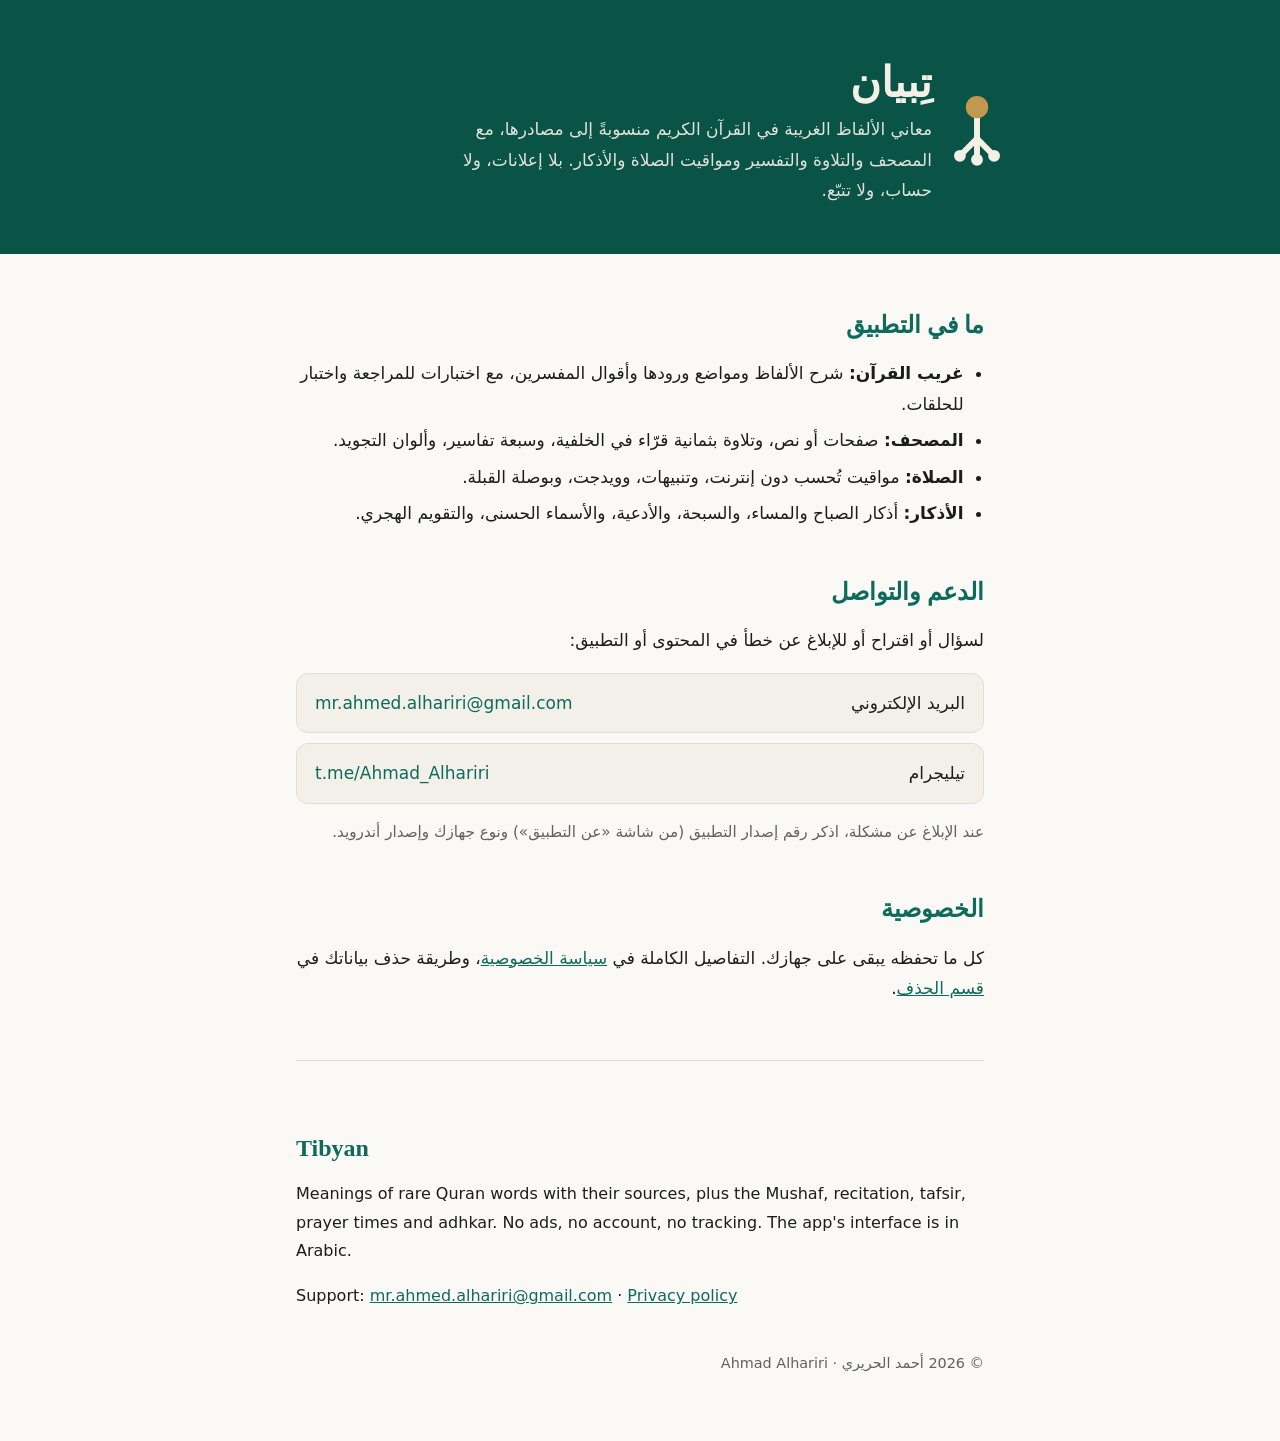
==== index.html @ 40fadc50 "Privacy policy and support pages for Tibyan Co-Authored-By: Claude Opus 5 <noreply@anthropic.com>" ====
<!doctype html>
<html lang="ar" dir="rtl">
<head>
<meta charset="utf-8">
<meta name="viewport" content="width=device-width, initial-scale=1">
<title>تِبيان — غريب القرآن والمصحف | Tibyan</title>
<meta name="description" content="تِبيان: معاني الألفاظ الغريبة في القرآن الكريم، مع المصحف والتلاوة والتفسير ومواقيت الصلاة والأذكار. بلا إعلانات ولا حساب.">
<link rel="icon" href="data:image/svg+xml,%3Csvg xmlns='http://www.w3.org/2000/svg' viewBox='-40 -20 220 252'%3E%3Crect x='-40' y='-20' width='220' height='252' rx='48' fill='%230A5347'/%3E%3Cpath d='M70 68V130M70 130L22 178M70 130V190M70 130L118 178' stroke='%23F4F0E6' stroke-width='18' stroke-linecap='round' stroke-linejoin='round' fill='none'/%3E%3Ccircle cx='18' cy='182' r='18' fill='%23F4F0E6'/%3E%3Ccircle cx='70' cy='194' r='18' fill='%23F4F0E6'/%3E%3Ccircle cx='122' cy='182' r='18' fill='%23F4F0E6'/%3E%3Ccircle cx='70' cy='34' r='34' fill='%23C2984E'/%3E%3C/svg%3E">
<style>
  :root {
    --ground: #FBF9F5; --surface: #F3F0E9; --ink: #1B1D1C; --muted: #5E6361;
    --line: #E3DED2; --primary: #0E6B5C; --brand: #0A5347; --gold: #C2984E; --cream: #F4F0E6;
    color-scheme: light dark;
  }
  @media (prefers-color-scheme: dark) {
    :root { --ground: #14161A; --surface: #1D2026; --ink: #F2F1EE; --muted: #A3A8AD;
            --line: #2C3037; --primary: #6CC0B1; }
  }
  * { box-sizing: border-box; }
  body {
    margin: 0; background: var(--ground); color: var(--ink);
    font: 17px/1.8 "Noto Sans Arabic", "Segoe UI", Tahoma, "Geeza Pro", system-ui, sans-serif;
  }
  .hero { background: var(--brand); color: var(--cream); padding: 56px 16px 48px; }
  .wrap { max-width: 720px; margin: 0 auto; }
  main.wrap { padding: 8px 16px 64px; }
  .hero .wrap { display: flex; align-items: center; gap: 22px; flex-wrap: wrap; }
  .hero svg { width: 46px; height: auto; flex: none; }
  h1, h2 { font-family: "Amiri", "Noto Naskh Arabic", "Times New Roman", serif; line-height: 1.3; text-wrap: balance; }
  h1 { font-size: 2.6rem; margin: 0; }
  .hero p { margin: 4px 0 0; max-width: 46ch; opacity: .92; }
  h2 { font-size: 1.5rem; margin: 2em 0 .4em; color: var(--primary); }
  ul { padding-inline-start: 1.2em; }
  li { margin-block: .35em; max-width: 66ch; }
  a { color: var(--primary); }
  .contact { display: grid; gap: 10px; margin-top: 12px; }
  .contact a { display: flex; justify-content: space-between; gap: 12px; flex-wrap: wrap; padding: 14px 18px; border: 1px solid var(--line); border-radius: 12px; background: var(--surface); text-decoration: none; color: var(--ink); }
  .contact a span:last-child { color: var(--primary); direction: ltr; unicode-bidi: isolate; }
  .contact a:hover, .contact a:focus-visible { border-color: var(--primary); }
  .note { color: var(--muted); font-size: .95rem; }
  .en { direction: ltr; text-align: left; margin-top: 56px; padding-top: 24px; border-top: 1px solid var(--line); font-family: system-ui, "Segoe UI", Roboto, sans-serif; font-size: 16px; }
  footer { color: var(--muted); font-size: .9rem; margin-top: 40px; }
</style>
</head>
<body>
<header class="hero">
  <div class="wrap">
    <svg viewBox="0 0 140 212" aria-hidden="true"><path d="M70 68V130M70 130L22 178M70 130V190M70 130L118 178" stroke="#F4F0E6" stroke-width="18" stroke-linecap="round" stroke-linejoin="round" fill="none"/><circle cx="18" cy="182" r="18" fill="#F4F0E6"/><circle cx="70" cy="194" r="18" fill="#F4F0E6"/><circle cx="122" cy="182" r="18" fill="#F4F0E6"/><circle cx="70" cy="34" r="34" fill="#C2984E"/></svg>
    <div>
      <h1>تِبيان</h1>
      <p>معاني الألفاظ الغريبة في القرآن الكريم منسوبةً إلى مصادرها، مع المصحف والتلاوة والتفسير ومواقيت الصلاة والأذكار. بلا إعلانات، ولا حساب، ولا تتبّع.</p>
    </div>
  </div>
</header>

<main class="wrap">
  <h2>ما في التطبيق</h2>
  <ul>
    <li><strong>غريب القرآن:</strong> شرح الألفاظ ومواضع ورودها وأقوال المفسرين، مع اختبارات للمراجعة واختبار للحلقات.</li>
    <li><strong>المصحف:</strong> صفحات أو نص، وتلاوة بثمانية قرّاء في الخلفية، وسبعة تفاسير، وألوان التجويد.</li>
    <li><strong>الصلاة:</strong> مواقيت تُحسب دون إنترنت، وتنبيهات، وويدجت، وبوصلة القبلة.</li>
    <li><strong>الأذكار:</strong> أذكار الصباح والمساء، والسبحة، والأدعية، والأسماء الحسنى، والتقويم الهجري.</li>
  </ul>

  <h2 id="contact">الدعم والتواصل</h2>
  <p>لسؤال أو اقتراح أو للإبلاغ عن خطأ في المحتوى أو التطبيق:</p>
  <div class="contact">
    <a href="mailto:mr.ahmed.alhariri@gmail.com?subject=%D8%AA%D8%A8%D9%8A%D8%A7%D9%86"><span>البريد الإلكتروني</span><span>mr.ahmed.alhariri@gmail.com</span></a>
    <a href="https://t.me/Ahmad_Alhariri"><span>تيليجرام</span><span>t.me/Ahmad_Alhariri</span></a>
  </div>
  <p class="note">عند الإبلاغ عن مشكلة، اذكر رقم إصدار التطبيق (من شاشة «عن التطبيق») ونوع جهازك وإصدار أندرويد.</p>

  <h2>الخصوصية</h2>
  <p>كل ما تحفظه يبقى على جهازك. التفاصيل الكاملة في <a href="privacy.html">سياسة الخصوصية</a>، وطريقة حذف بياناتك في <a href="privacy.html#delete">قسم الحذف</a>.</p>

  <section class="en" lang="en">
    <h2>Tibyan</h2>
    <p>Meanings of rare Quran words with their sources, plus the Mushaf, recitation, tafsir, prayer times and adhkar. No ads, no account, no tracking. The app's interface is in Arabic.</p>
    <p>Support: <a href="mailto:mr.ahmed.alhariri@gmail.com">mr.ahmed.alhariri@gmail.com</a> · <a href="privacy.html#en">Privacy policy</a></p>
  </section>

  <footer>© 2026 أحمد الحريري · Ahmad Alhariri</footer>
</main>
</body>
</html>
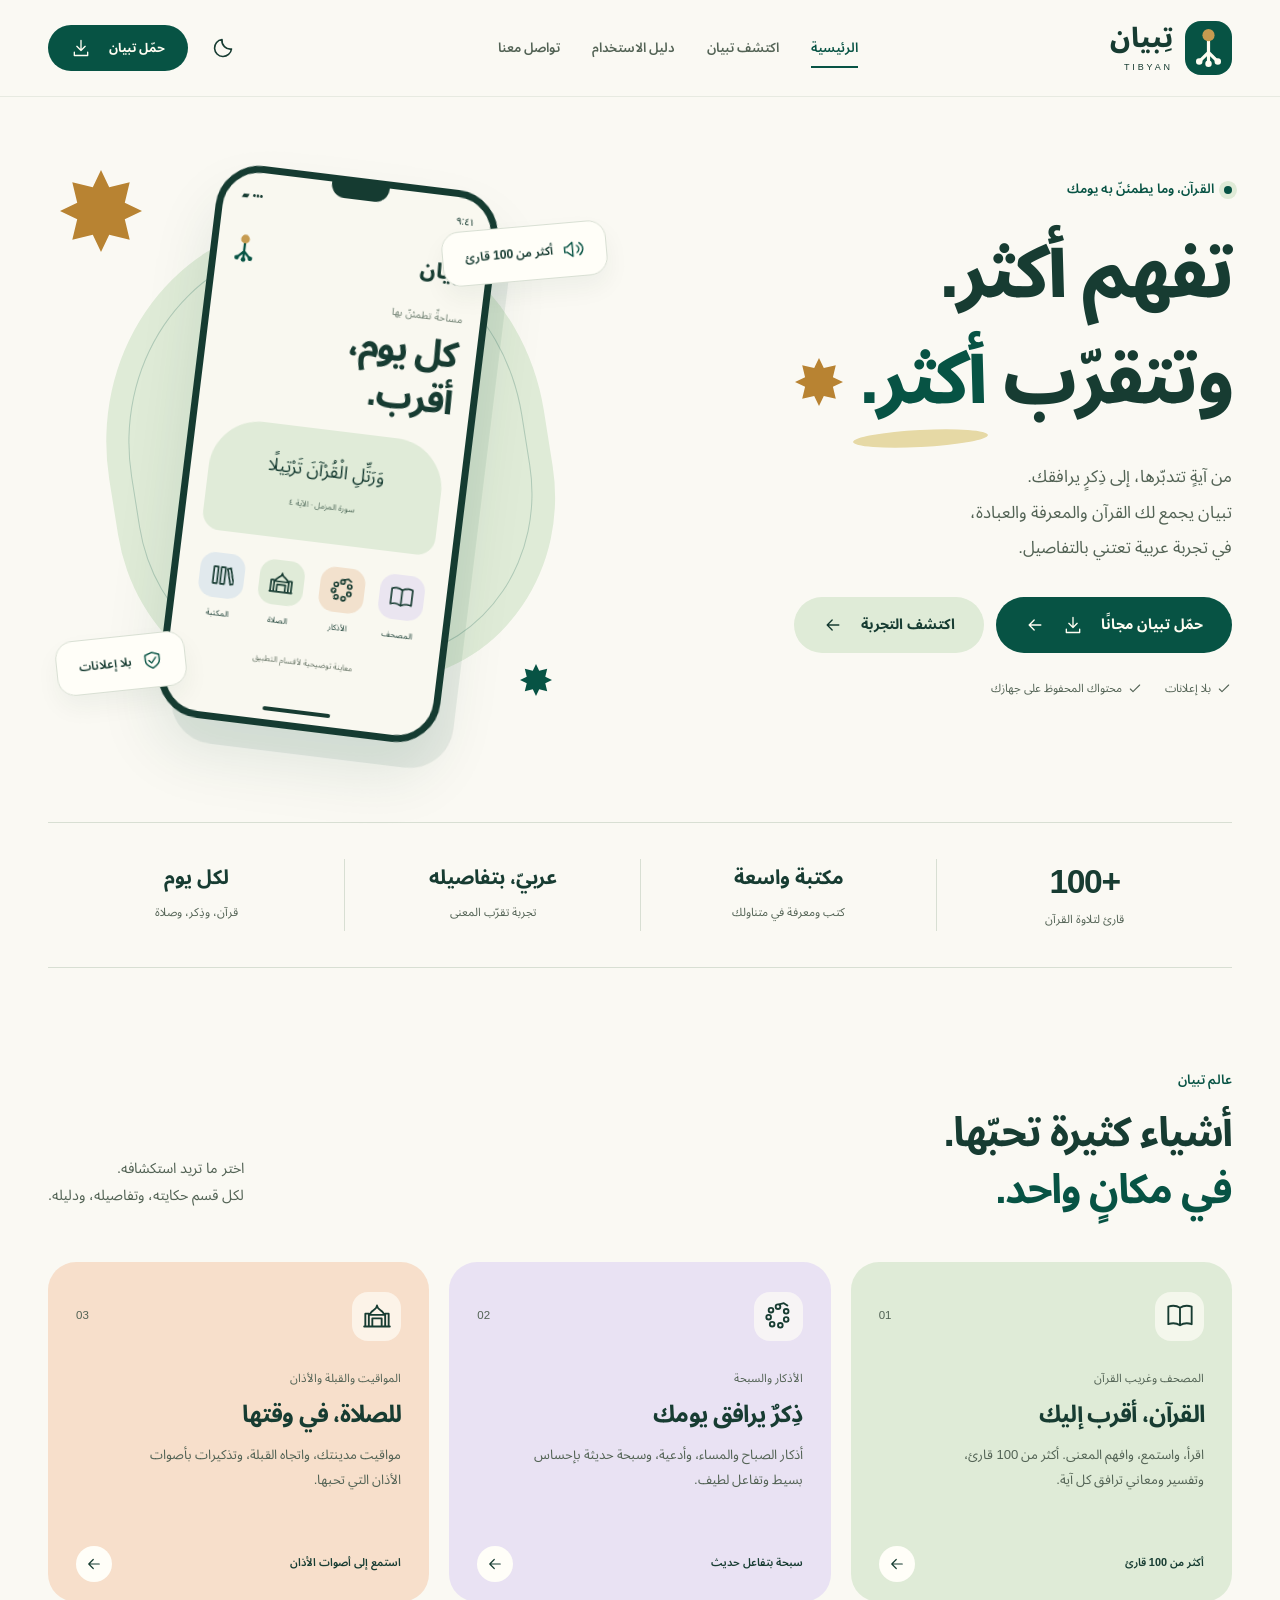
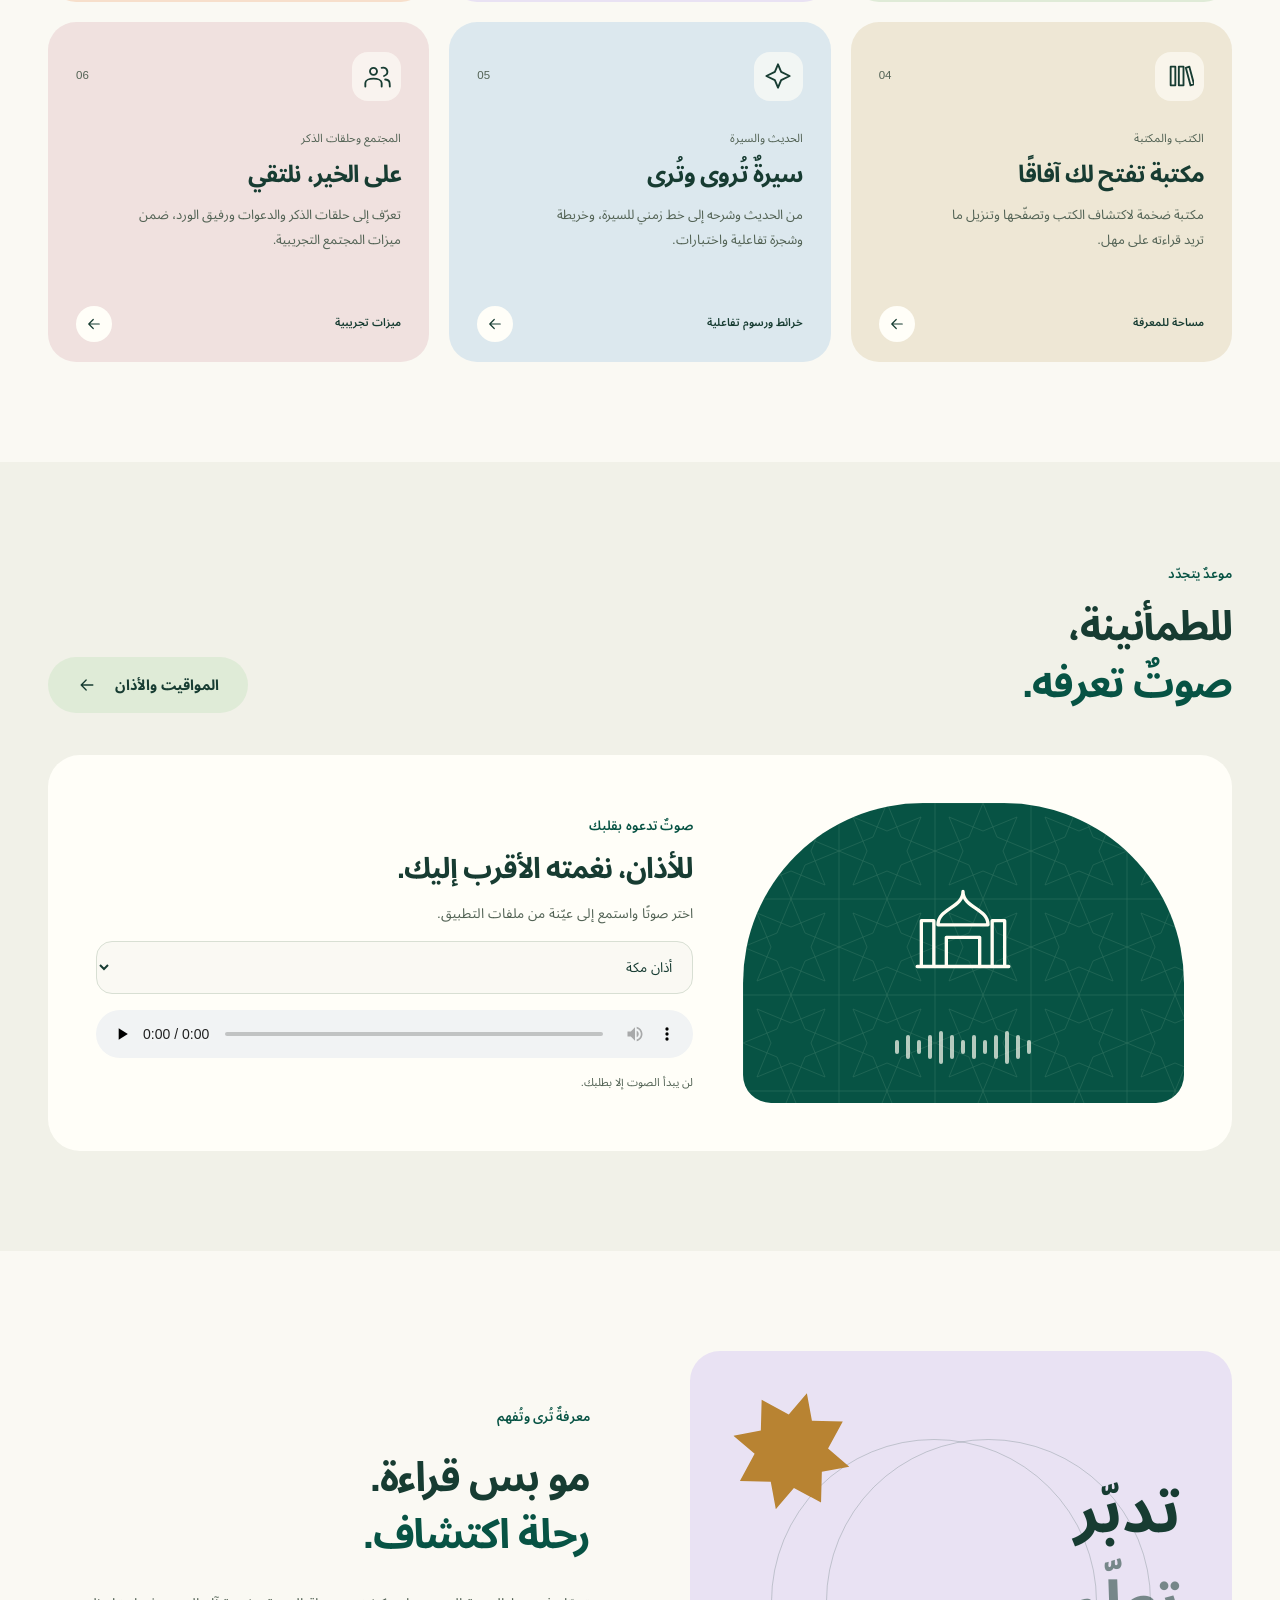
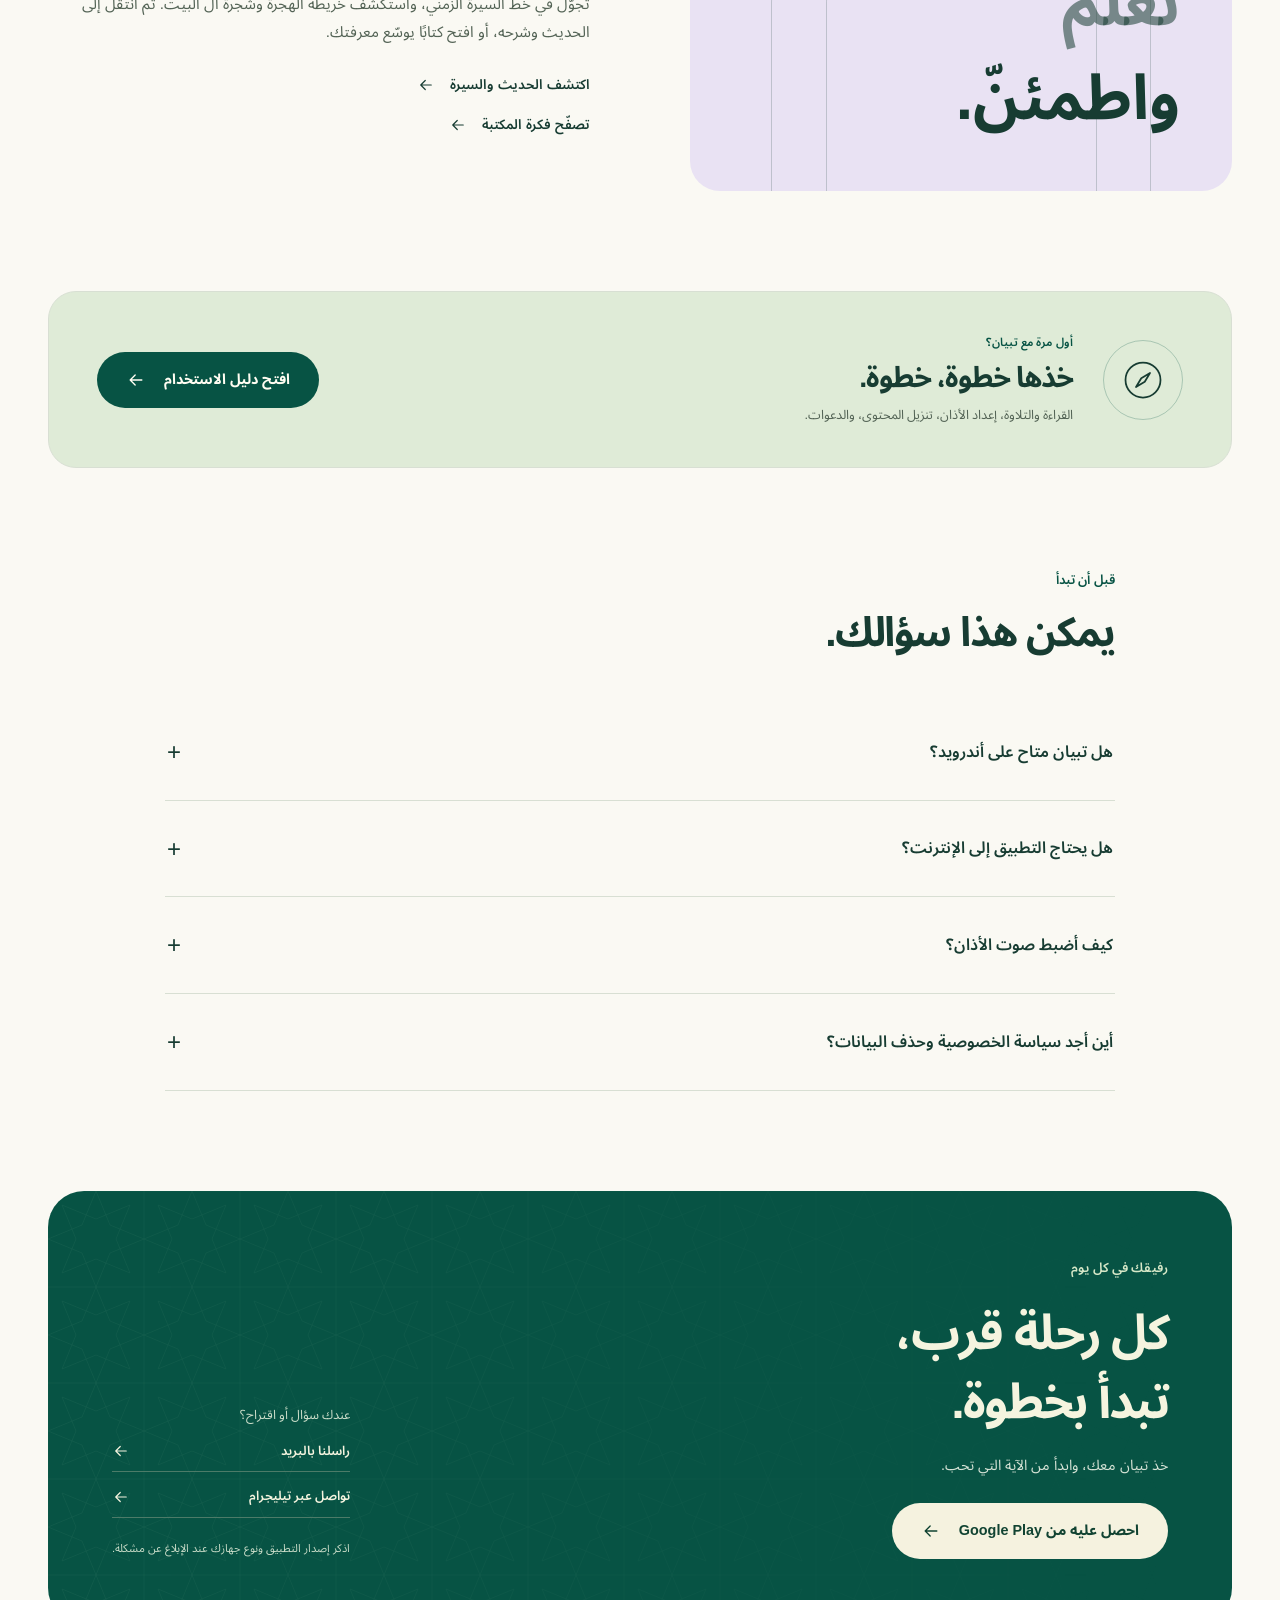
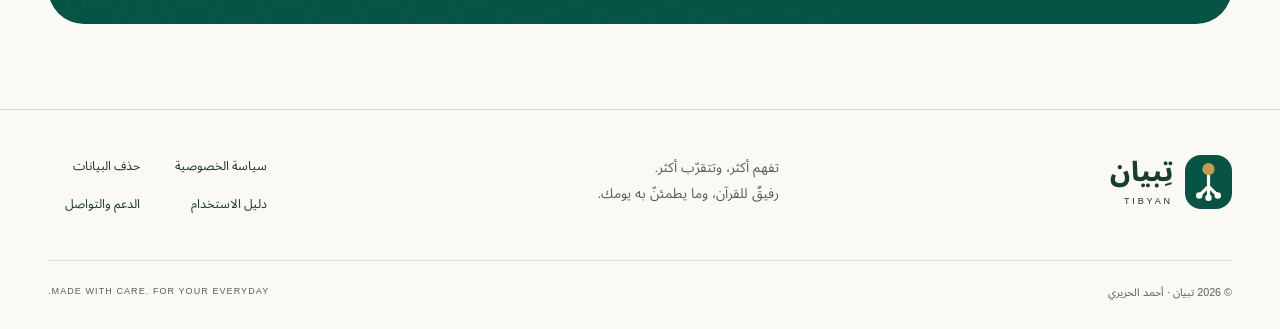
==== commit 282c209e: "Redesign Tibyan site with expressive Arabic feature pages and guides" ====
--- a/index.html
+++ b/index.html
@@ -1,85 +1,923 @@
 <!doctype html>
 <html lang="ar" dir="rtl">
-<head>
-<meta charset="utf-8">
-<meta name="viewport" content="width=device-width, initial-scale=1">
-<title>تِبيان — غريب القرآن والمصحف | Tibyan</title>
-<meta name="description" content="تِبيان: معاني الألفاظ الغريبة في القرآن الكريم، مع المصحف والتلاوة والتفسير ومواقيت الصلاة والأذكار. بلا إعلانات ولا حساب.">
-<link rel="icon" href="data:image/svg+xml,%3Csvg xmlns='http://www.w3.org/2000/svg' viewBox='-40 -20 220 252'%3E%3Crect x='-40' y='-20' width='220' height='252' rx='48' fill='%230A5347'/%3E%3Cpath d='M70 68V130M70 130L22 178M70 130V190M70 130L118 178' stroke='%23F4F0E6' stroke-width='18' stroke-linecap='round' stroke-linejoin='round' fill='none'/%3E%3Ccircle cx='18' cy='182' r='18' fill='%23F4F0E6'/%3E%3Ccircle cx='70' cy='194' r='18' fill='%23F4F0E6'/%3E%3Ccircle cx='122' cy='182' r='18' fill='%23F4F0E6'/%3E%3Ccircle cx='70' cy='34' r='34' fill='%23C2984E'/%3E%3C/svg%3E">
-<style>
-  :root {
-    --ground: #FBF9F5; --surface: #F3F0E9; --ink: #1B1D1C; --muted: #5E6361;
-    --line: #E3DED2; --primary: #0E6B5C; --brand: #0A5347; --gold: #C2984E; --cream: #F4F0E6;
-    color-scheme: light dark;
-  }
-  @media (prefers-color-scheme: dark) {
-    :root { --ground: #14161A; --surface: #1D2026; --ink: #F2F1EE; --muted: #A3A8AD;
-            --line: #2C3037; --primary: #6CC0B1; }
-  }
-  * { box-sizing: border-box; }
-  body {
-    margin: 0; background: var(--ground); color: var(--ink);
-    font: 17px/1.8 "Noto Sans Arabic", "Segoe UI", Tahoma, "Geeza Pro", system-ui, sans-serif;
-  }
-  .hero { background: var(--brand); color: var(--cream); padding: 56px 16px 48px; }
-  .wrap { max-width: 720px; margin: 0 auto; }
-  main.wrap { padding: 8px 16px 64px; }
-  .hero .wrap { display: flex; align-items: center; gap: 22px; flex-wrap: wrap; }
-  .hero svg { width: 46px; height: auto; flex: none; }
-  h1, h2 { font-family: "Amiri", "Noto Naskh Arabic", "Times New Roman", serif; line-height: 1.3; text-wrap: balance; }
-  h1 { font-size: 2.6rem; margin: 0; }
-  .hero p { margin: 4px 0 0; max-width: 46ch; opacity: .92; }
-  h2 { font-size: 1.5rem; margin: 2em 0 .4em; color: var(--primary); }
-  ul { padding-inline-start: 1.2em; }
-  li { margin-block: .35em; max-width: 66ch; }
-  a { color: var(--primary); }
-  .contact { display: grid; gap: 10px; margin-top: 12px; }
-  .contact a { display: flex; justify-content: space-between; gap: 12px; flex-wrap: wrap; padding: 14px 18px; border: 1px solid var(--line); border-radius: 12px; background: var(--surface); text-decoration: none; color: var(--ink); }
-  .contact a span:last-child { color: var(--primary); direction: ltr; unicode-bidi: isolate; }
-  .contact a:hover, .contact a:focus-visible { border-color: var(--primary); }
-  .note { color: var(--muted); font-size: .95rem; }
-  .en { direction: ltr; text-align: left; margin-top: 56px; padding-top: 24px; border-top: 1px solid var(--line); font-family: system-ui, "Segoe UI", Roboto, sans-serif; font-size: 16px; }
-  footer { color: var(--muted); font-size: .9rem; margin-top: 40px; }
-</style>
-</head>
-<body>
-<header class="hero">
-  <div class="wrap">
-    <svg viewBox="0 0 140 212" aria-hidden="true"><path d="M70 68V130M70 130L22 178M70 130V190M70 130L118 178" stroke="#F4F0E6" stroke-width="18" stroke-linecap="round" stroke-linejoin="round" fill="none"/><circle cx="18" cy="182" r="18" fill="#F4F0E6"/><circle cx="70" cy="194" r="18" fill="#F4F0E6"/><circle cx="122" cy="182" r="18" fill="#F4F0E6"/><circle cx="70" cy="34" r="34" fill="#C2984E"/></svg>
-    <div>
-      <h1>تِبيان</h1>
-      <p>معاني الألفاظ الغريبة في القرآن الكريم منسوبةً إلى مصادرها، مع المصحف والتلاوة والتفسير ومواقيت الصلاة والأذكار. بلا إعلانات، ولا حساب، ولا تتبّع.</p>
-    </div>
-  </div>
-</header>
-
-<main class="wrap">
-  <h2>ما في التطبيق</h2>
-  <ul>
-    <li><strong>غريب القرآن:</strong> شرح الألفاظ ومواضع ورودها وأقوال المفسرين، مع اختبارات للمراجعة واختبار للحلقات.</li>
-    <li><strong>المصحف:</strong> صفحات أو نص، وتلاوة بثمانية قرّاء في الخلفية، وسبعة تفاسير، وألوان التجويد.</li>
-    <li><strong>الصلاة:</strong> مواقيت تُحسب دون إنترنت، وتنبيهات، وويدجت، وبوصلة القبلة.</li>
-    <li><strong>الأذكار:</strong> أذكار الصباح والمساء، والسبحة، والأدعية، والأسماء الحسنى، والتقويم الهجري.</li>
-  </ul>
-
-  <h2 id="contact">الدعم والتواصل</h2>
-  <p>لسؤال أو اقتراح أو للإبلاغ عن خطأ في المحتوى أو التطبيق:</p>
-  <div class="contact">
-    <a href="mailto:mr.ahmed.alhariri@gmail.com?subject=%D8%AA%D8%A8%D9%8A%D8%A7%D9%86"><span>البريد الإلكتروني</span><span>mr.ahmed.alhariri@gmail.com</span></a>
-    <a href="https://t.me/Ahmad_Alhariri"><span>تيليجرام</span><span>t.me/Ahmad_Alhariri</span></a>
-  </div>
-  <p class="note">عند الإبلاغ عن مشكلة، اذكر رقم إصدار التطبيق (من شاشة «عن التطبيق») ونوع جهازك وإصدار أندرويد.</p>
-
-  <h2>الخصوصية</h2>
-  <p>كل ما تحفظه يبقى على جهازك. التفاصيل الكاملة في <a href="privacy.html">سياسة الخصوصية</a>، وطريقة حذف بياناتك في <a href="privacy.html#delete">قسم الحذف</a>.</p>
-
-  <section class="en" lang="en">
-    <h2>Tibyan</h2>
-    <p>Meanings of rare Quran words with their sources, plus the Mushaf, recitation, tafsir, prayer times and adhkar. No ads, no account, no tracking. The app's interface is in Arabic.</p>
-    <p>Support: <a href="mailto:mr.ahmed.alhariri@gmail.com">mr.ahmed.alhariri@gmail.com</a> · <a href="privacy.html#en">Privacy policy</a></p>
-  </section>
-
-  <footer>© 2026 أحمد الحريري · Ahmad Alhariri</footer>
-</main>
-</body>
+  <head>
+    <meta charset="utf-8" />
+    <meta name="viewport" content="width=device-width, initial-scale=1" />
+    <meta name="theme-color" content="#075344" />
+    <title>رفيقٌ للقرآن، وطمأنينةٌ ليومك — تِبيان</title>
+    <meta
+      name="description"
+      content="تعرّف إلى تبيان: المصحف وتلاوات أكثر من 100 قارئ، غريب القرآن، الأذكار والسبحة، مواقيت الصلاة وأصوات الأذان، المكتبة والحديث والسيرة."
+    />
+    <link rel="icon" href="assets/brand.svg" type="image/svg+xml" />
+    <link rel="stylesheet" href="assets/site.css" />
+    <script src="assets/site.js" defer></script>
+  </head>
+  <body>
+    <a class="skip-link" href="#main">انتقل إلى المحتوى</a>
+    <div class="scroll-progress" aria-hidden="true"></div>
+    <header class="site-header">
+      <div class="container header-inner">
+        <a class="brand" href="./" aria-label="تبيان — الصفحة الرئيسية"
+          ><span class="brand-mark"
+            ><svg viewBox="0 0 140 212" aria-hidden="true">
+              <path
+                d="M70 68V130M70 130L22 178M70 130V190M70 130L118 178"
+                stroke="currentColor"
+                stroke-width="18"
+                stroke-linecap="round"
+                stroke-linejoin="round"
+                fill="none"
+              />
+              <circle cx="18" cy="182" r="18" fill="currentColor" />
+              <circle cx="70" cy="194" r="18" fill="currentColor" />
+              <circle cx="122" cy="182" r="18" fill="currentColor" />
+              <circle cx="70" cy="34" r="34" fill="#C69B50" /></svg></span
+          ><span>تِبيان<small>TIBYAN</small></span></a
+        >
+        <nav class="desktop-nav" aria-label="التنقل الرئيسي">
+          <a href="./" aria-current="page">الرئيسية</a
+          ><a href="./#discover">اكتشف تبيان</a
+          ><a href="guide.html">دليل الاستخدام</a
+          ><a href="./#contact">تواصل معنا</a>
+        </nav>
+        <div class="header-actions">
+          <button
+            class="icon-button theme-toggle"
+            type="button"
+            aria-label="تفعيل المظهر الداكن"
+            aria-pressed="false"
+          >
+            <svg
+              class="icon"
+              viewBox="0 0 24 24"
+              fill="none"
+              stroke="currentColor"
+              stroke-width="1.6"
+              stroke-linecap="round"
+              stroke-linejoin="round"
+              aria-hidden="true"
+            >
+              <path d="M20.5 13A8.5 8.5 0 0 1 11 3.5 8.5 8.5 0 1 0 20.5 13Z" />
+            </svg></button
+          ><a
+            href="https://play.google.com/store/apps/details?id=com.app.tibyan"
+            class="button button-small"
+            >حمّل تبيان
+            <svg
+              class="icon"
+              viewBox="0 0 24 24"
+              fill="none"
+              stroke="currentColor"
+              stroke-width="1.6"
+              stroke-linecap="round"
+              stroke-linejoin="round"
+              aria-hidden="true"
+            >
+              <path d="M12 3v12m-5-5 5 5 5-5M4 17v4h16v-4" /></svg></a
+          ><button
+            class="icon-button menu-toggle"
+            type="button"
+            aria-label="فتح القائمة"
+            aria-expanded="false"
+            aria-controls="mobile-nav"
+          >
+            <svg
+              class="icon"
+              viewBox="0 0 24 24"
+              fill="none"
+              stroke="currentColor"
+              stroke-width="1.6"
+              stroke-linecap="round"
+              stroke-linejoin="round"
+              aria-hidden="true"
+            >
+              <path d="M4 6h16M4 12h16M4 18h16" />
+            </svg>
+          </button>
+        </div>
+      </div>
+      <nav
+        class="mobile-nav"
+        id="mobile-nav"
+        aria-label="التنقل على الهاتف"
+        hidden
+      >
+        <a href="./">الرئيسية</a><a href="./#discover">اكتشف تبيان</a
+        ><a href="guide.html">دليل الاستخدام</a
+        ><a href="privacy.html">سياسة الخصوصية</a
+        ><a href="./#contact">تواصل معنا</a>
+      </nav>
+    </header>
+    <main id="main">
+      <section class="hero container">
+        <div class="hero-copy" data-reveal>
+          <span class="eyebrow"
+            ><span class="live-dot"></span> القرآن، وما يطمئنّ به يومك</span
+          >
+          <h1>
+            تفهم أكثر.<br /><span class="hero-line"
+              >وتتقرّب <em>أكثر.</em
+              ><svg class="rosette" viewBox="0 0 100 100" aria-hidden="true">
+                <path
+                  d="m50 0 10 21 25-6-6 25 21 10-21 10 6 25-25-6-10 21-10-21-25 6 6-25L0 50l21-10-6-25 25 6Z"
+                  fill="currentColor"
+                /></svg
+            ></span>
+          </h1>
+          <p class="hero-description">
+            من آيةٍ تتدبّرها، إلى ذِكرٍ يرافقك.<br />تبيان يجمع لك القرآن والمعرفة
+            والعبادة،<br class="desktop-only" />
+            في تجربة عربية تعتني بالتفاصيل.
+          </p>
+          <div class="hero-actions">
+            <a
+              class="button button-primary"
+              href="https://play.google.com/store/apps/details?id=com.app.tibyan"
+              >حمّل تبيان مجانًا
+              <svg
+                class="icon"
+                viewBox="0 0 24 24"
+                fill="none"
+                stroke="currentColor"
+                stroke-width="1.6"
+                stroke-linecap="round"
+                stroke-linejoin="round"
+                aria-hidden="true"
+              >
+                <path d="M12 3v12m-5-5 5 5 5-5M4 17v4h16v-4" /></svg
+              ><svg
+                class="icon"
+                viewBox="0 0 24 24"
+                fill="none"
+                stroke="currentColor"
+                stroke-width="1.6"
+                stroke-linecap="round"
+                stroke-linejoin="round"
+                aria-hidden="true"
+              >
+                <path d="M19 12H5m6-6-6 6 6 6" /></svg></a
+            ><a class="button button-tonal" href="#discover"
+              >اكتشف التجربة<svg
+                class="icon"
+                viewBox="0 0 24 24"
+                fill="none"
+                stroke="currentColor"
+                stroke-width="1.6"
+                stroke-linecap="round"
+                stroke-linejoin="round"
+                aria-hidden="true"
+              >
+                <path d="M19 12H5m6-6-6 6 6 6" /></svg
+            ></a>
+          </div>
+          <div class="hero-trust">
+            <span
+              ><svg
+                class="icon"
+                viewBox="0 0 24 24"
+                fill="none"
+                stroke="currentColor"
+                stroke-width="1.6"
+                stroke-linecap="round"
+                stroke-linejoin="round"
+                aria-hidden="true"
+              >
+                <path d="m5 12 4 4L19 6" />
+              </svg>
+              بلا إعلانات</span
+            ><span
+              ><svg
+                class="icon"
+                viewBox="0 0 24 24"
+                fill="none"
+                stroke="currentColor"
+                stroke-width="1.6"
+                stroke-linecap="round"
+                stroke-linejoin="round"
+                aria-hidden="true"
+              >
+                <path d="m5 12 4 4L19 6" />
+              </svg>
+              محتواك المحفوظ على جهازك</span
+            >
+          </div>
+        </div>
+        <div class="phone-scene" data-reveal>
+          <div class="scene-ring"></div>
+          <div class="scene-orbit orbit-one">
+            <svg class="rosette" viewBox="0 0 100 100" aria-hidden="true">
+              <path
+                d="m50 0 10 21 25-6-6 25 21 10-21 10 6 25-25-6-10 21-10-21-25 6 6-25L0 50l21-10-6-25 25 6Z"
+                fill="currentColor"
+              />
+            </svg>
+          </div>
+          <div class="scene-orbit orbit-two">
+            <svg class="rosette" viewBox="0 0 100 100" aria-hidden="true">
+              <path
+                d="m50 0 10 21 25-6-6 25 21 10-21 10 6 25-25-6-10 21-10-21-25 6 6-25L0 50l21-10-6-25 25 6Z"
+                fill="currentColor"
+              />
+            </svg>
+          </div>
+          <span class="floating-label label-top"
+            ><svg
+              class="icon"
+              viewBox="0 0 24 24"
+              fill="none"
+              stroke="currentColor"
+              stroke-width="1.6"
+              stroke-linecap="round"
+              stroke-linejoin="round"
+              aria-hidden="true"
+            >
+              <path
+                d="m11 4-6 5H2v6h3l6 5V4Zm5 4c3 2 3 6 0 8m3-11c5 4 5 10 0 14"
+              />
+            </svg>
+            أكثر من 100 قارئ</span
+          ><span class="floating-label label-bottom"
+            ><svg
+              class="icon"
+              viewBox="0 0 24 24"
+              fill="none"
+              stroke="currentColor"
+              stroke-width="1.6"
+              stroke-linecap="round"
+              stroke-linejoin="round"
+              aria-hidden="true"
+            >
+              <path d="m12 3 8 3v6c0 5-8 9-8 9s-8-4-8-9V6l8-3Z" />
+              <path d="m8 12 3 3 5-6" />
+            </svg>
+            بلا إعلانات</span
+          >
+          <div class="phone">
+            <div class="phone-camera"></div>
+            <div class="phone-status"><span>٩:٤١</span><span>••• ▰</span></div>
+            <div class="phone-brand">
+              تِبيان
+              <svg viewBox="0 0 140 212" aria-hidden="true">
+                <path
+                  d="M70 68V130M70 130L22 178M70 130V190M70 130L118 178"
+                  stroke="currentColor"
+                  stroke-width="18"
+                  stroke-linecap="round"
+                  stroke-linejoin="round"
+                  fill="none"
+                />
+                <circle cx="18" cy="182" r="18" fill="currentColor" />
+                <circle cx="70" cy="194" r="18" fill="currentColor" />
+                <circle cx="122" cy="182" r="18" fill="currentColor" />
+                <circle cx="70" cy="34" r="34" fill="#C69B50" />
+              </svg>
+            </div>
+            <p class="phone-greeting">مساحةٌ تطمئنّ بها</p>
+            <h2>كل يوم،<br />أقرب.</h2>
+            <div class="phone-verse">
+              <span>وَرَتِّلِ الْقُرْآنَ تَرْتِيلًا</span
+              ><small>سورة المزمل · الآية ٤</small>
+            </div>
+            <div class="phone-grid">
+              <a href="quran.html"
+                ><svg
+                  class="icon"
+                  viewBox="0 0 24 24"
+                  fill="none"
+                  stroke="currentColor"
+                  stroke-width="1.6"
+                  stroke-linecap="round"
+                  stroke-linejoin="round"
+                  aria-hidden="true"
+                >
+                  <path
+                    d="M12 5C9 3 5 3 2 4v15c3-1 7-1 10 1 3-2 7-2 10-1V4c-3-1-7-1-10 1Zm0 0v15"
+                  /></svg
+                >المصحف</a
+              ><a href="adhkar.html"
+                ><svg
+                  class="icon"
+                  viewBox="0 0 24 24"
+                  fill="none"
+                  stroke="currentColor"
+                  stroke-width="1.6"
+                  stroke-linecap="round"
+                  stroke-linejoin="round"
+                  aria-hidden="true"
+                >
+                  <circle cx="12" cy="4" r="2" />
+                  <circle cx="6" cy="7" r="2" />
+                  <circle cx="4" cy="13" r="2" />
+                  <circle cx="7" cy="19" r="2" />
+                  <circle cx="14" cy="20" r="2" />
+                  <circle cx="19" cy="15" r="2" />
+                  <circle cx="19" cy="8" r="2" />
+                  <path d="m13 2 4-1m0 0 3 2" /></svg
+                >الأذكار</a
+              ><a href="prayer.html"
+                ><svg
+                  class="icon"
+                  viewBox="0 0 24 24"
+                  fill="none"
+                  stroke="currentColor"
+                  stroke-width="1.6"
+                  stroke-linecap="round"
+                  stroke-linejoin="round"
+                  aria-hidden="true"
+                >
+                  <path
+                    d="M5 21V10H2v11m20 0V10h-3v11M8 21v-7h8v7M6 11c0-4 6-4 6-8 0 4 6 4 6 8H6ZM1 21h22"
+                  /></svg
+                >الصلاة</a
+              ><a href="library.html"
+                ><svg
+                  class="icon"
+                  viewBox="0 0 24 24"
+                  fill="none"
+                  stroke="currentColor"
+                  stroke-width="1.6"
+                  stroke-linecap="round"
+                  stroke-linejoin="round"
+                  aria-hidden="true"
+                >
+                  <path
+                    d="M4 4h4v16H4zM11 4h4v16h-4zM17 5l3-1 4 15-3 1z"
+                  /></svg
+                >المكتبة</a
+              >
+            </div>
+            <div class="phone-note">معاينة توضيحية لأقسام التطبيق</div>
+            <div class="phone-home"></div>
+          </div>
+        </div>
+      </section>
+      <section class="highlights container" aria-label="لمحات عن التطبيق">
+        <div><strong>+100</strong><span>قارئ لتلاوة القرآن</span></div>
+        <div>
+          <strong>مكتبة واسعة</strong><span>كتب ومعرفة في متناولك</span>
+        </div>
+        <div><strong>عربيّ، بتفاصيله</strong><span>تجربة تقرّب المعنى</span></div>
+        <div><strong>لكل يوم</strong><span>قرآن، وذِكر، وصلاة</span></div>
+      </section>
+      <section class="discover section container" id="discover">
+        <div class="section-heading" data-reveal>
+          <div>
+            <span class="eyebrow">عالم تبيان</span>
+            <h2>أشياء كثيرة تحبّها.<br /><em>في مكانٍ واحد.</em></h2>
+          </div>
+          <p>اختر ما تريد استكشافه.<br />لكل قسم حكايته، وتفاصيله، ودليله.</p>
+        </div>
+        <div class="feature-grid">
+          <a href="quran.html" class="feature-card mint" data-reveal
+            ><div class="card-top">
+              <span class="feature-icon"
+                ><svg
+                  class="icon"
+                  viewBox="0 0 24 24"
+                  fill="none"
+                  stroke="currentColor"
+                  stroke-width="1.6"
+                  stroke-linecap="round"
+                  stroke-linejoin="round"
+                  aria-hidden="true"
+                >
+                  <path
+                    d="M12 5C9 3 5 3 2 4v15c3-1 7-1 10 1 3-2 7-2 10-1V4c-3-1-7-1-10 1Zm0 0v15"
+                  /></svg></span
+              ><span class="card-index">01</span>
+            </div>
+            <span class="card-label">المصحف وغريب القرآن</span>
+            <h3>القرآن، أقرب إليك</h3>
+            <p>
+              اقرأ، واستمع، وافهم المعنى. أكثر من 100 قارئ، وتفسير ومعاني ترافق
+              كل آية.
+            </p>
+            <div class="card-bottom">
+              <span>أكثر من 100 قارئ</span
+              ><span class="round-arrow"
+                ><svg
+                  class="icon"
+                  viewBox="0 0 24 24"
+                  fill="none"
+                  stroke="currentColor"
+                  stroke-width="1.6"
+                  stroke-linecap="round"
+                  stroke-linejoin="round"
+                  aria-hidden="true"
+                >
+                  <path d="M19 12H5m6-6-6 6 6 6" /></svg
+              ></span></div></a
+          ><a href="adhkar.html" class="feature-card lavender" data-reveal
+            ><div class="card-top">
+              <span class="feature-icon"
+                ><svg
+                  class="icon"
+                  viewBox="0 0 24 24"
+                  fill="none"
+                  stroke="currentColor"
+                  stroke-width="1.6"
+                  stroke-linecap="round"
+                  stroke-linejoin="round"
+                  aria-hidden="true"
+                >
+                  <circle cx="12" cy="4" r="2" />
+                  <circle cx="6" cy="7" r="2" />
+                  <circle cx="4" cy="13" r="2" />
+                  <circle cx="7" cy="19" r="2" />
+                  <circle cx="14" cy="20" r="2" />
+                  <circle cx="19" cy="15" r="2" />
+                  <circle cx="19" cy="8" r="2" />
+                  <path d="m13 2 4-1m0 0 3 2" /></svg></span
+              ><span class="card-index">02</span>
+            </div>
+            <span class="card-label">الأذكار والسبحة</span>
+            <h3>ذِكرٌ يرافق يومك</h3>
+            <p>
+              أذكار الصباح والمساء، وأدعية، وسبحة حديثة بإحساس بسيط وتفاعل لطيف.
+            </p>
+            <div class="card-bottom">
+              <span>سبحة بتفاعل حديث</span
+              ><span class="round-arrow"
+                ><svg
+                  class="icon"
+                  viewBox="0 0 24 24"
+                  fill="none"
+                  stroke="currentColor"
+                  stroke-width="1.6"
+                  stroke-linecap="round"
+                  stroke-linejoin="round"
+                  aria-hidden="true"
+                >
+                  <path d="M19 12H5m6-6-6 6 6 6" /></svg
+              ></span></div></a
+          ><a href="prayer.html" class="feature-card peach" data-reveal
+            ><div class="card-top">
+              <span class="feature-icon"
+                ><svg
+                  class="icon"
+                  viewBox="0 0 24 24"
+                  fill="none"
+                  stroke="currentColor"
+                  stroke-width="1.6"
+                  stroke-linecap="round"
+                  stroke-linejoin="round"
+                  aria-hidden="true"
+                >
+                  <path
+                    d="M5 21V10H2v11m20 0V10h-3v11M8 21v-7h8v7M6 11c0-4 6-4 6-8 0 4 6 4 6 8H6ZM1 21h22"
+                  /></svg></span
+              ><span class="card-index">03</span>
+            </div>
+            <span class="card-label">المواقيت والقبلة والأذان</span>
+            <h3>للصلاة، في وقتها</h3>
+            <p>
+              مواقيت مدينتك، واتجاه القبلة، وتذكيرات بأصوات الأذان التي تحبها.
+            </p>
+            <div class="card-bottom">
+              <span>استمع إلى أصوات الأذان</span
+              ><span class="round-arrow"
+                ><svg
+                  class="icon"
+                  viewBox="0 0 24 24"
+                  fill="none"
+                  stroke="currentColor"
+                  stroke-width="1.6"
+                  stroke-linecap="round"
+                  stroke-linejoin="round"
+                  aria-hidden="true"
+                >
+                  <path d="M19 12H5m6-6-6 6 6 6" /></svg
+              ></span></div></a
+          ><a href="library.html" class="feature-card sand" data-reveal
+            ><div class="card-top">
+              <span class="feature-icon"
+                ><svg
+                  class="icon"
+                  viewBox="0 0 24 24"
+                  fill="none"
+                  stroke="currentColor"
+                  stroke-width="1.6"
+                  stroke-linecap="round"
+                  stroke-linejoin="round"
+                  aria-hidden="true"
+                >
+                  <path
+                    d="M4 4h4v16H4zM11 4h4v16h-4zM17 5l3-1 4 15-3 1z"
+                  /></svg></span
+              ><span class="card-index">04</span>
+            </div>
+            <span class="card-label">الكتب والمكتبة</span>
+            <h3>مكتبة تفتح لك آفاقًا</h3>
+            <p>
+              مكتبة ضخمة لاكتشاف الكتب وتصفّحها وتنزيل ما تريد قراءته على مهل.
+            </p>
+            <div class="card-bottom">
+              <span>مساحة للمعرفة</span
+              ><span class="round-arrow"
+                ><svg
+                  class="icon"
+                  viewBox="0 0 24 24"
+                  fill="none"
+                  stroke="currentColor"
+                  stroke-width="1.6"
+                  stroke-linecap="round"
+                  stroke-linejoin="round"
+                  aria-hidden="true"
+                >
+                  <path d="M19 12H5m6-6-6 6 6 6" /></svg
+              ></span></div></a
+          ><a href="seerah.html" class="feature-card blue" data-reveal
+            ><div class="card-top">
+              <span class="feature-icon"
+                ><svg
+                  class="icon"
+                  viewBox="0 0 24 24"
+                  fill="none"
+                  stroke="currentColor"
+                  stroke-width="1.6"
+                  stroke-linecap="round"
+                  stroke-linejoin="round"
+                  aria-hidden="true"
+                >
+                  <path
+                    d="m12 2 2.7 6.5L22 12l-7.3 3.5L12 22l-2.7-6.5L2 12l7.3-3.5L12 2Z"
+                  /></svg></span
+              ><span class="card-index">05</span>
+            </div>
+            <span class="card-label">الحديث والسيرة</span>
+            <h3>سيرةٌ تُروى وتُرى</h3>
+            <p>
+              من الحديث وشرحه إلى خط زمني للسيرة، وخريطة وشجرة تفاعلية
+              واختبارات.
+            </p>
+            <div class="card-bottom">
+              <span>خرائط ورسوم تفاعلية</span
+              ><span class="round-arrow"
+                ><svg
+                  class="icon"
+                  viewBox="0 0 24 24"
+                  fill="none"
+                  stroke="currentColor"
+                  stroke-width="1.6"
+                  stroke-linecap="round"
+                  stroke-linejoin="round"
+                  aria-hidden="true"
+                >
+                  <path d="M19 12H5m6-6-6 6 6 6" /></svg
+              ></span></div></a
+          ><a href="community.html" class="feature-card rose" data-reveal
+            ><div class="card-top">
+              <span class="feature-icon"
+                ><svg
+                  class="icon"
+                  viewBox="0 0 24 24"
+                  fill="none"
+                  stroke="currentColor"
+                  stroke-width="1.6"
+                  stroke-linecap="round"
+                  stroke-linejoin="round"
+                  aria-hidden="true"
+                >
+                  <circle cx="9" cy="8" r="3" />
+                  <path
+                    d="M2 21v-3c0-5 14-5 14 0v3m0-16c5-1 7 5 2 7m1 3c4 0 4 3 4 6"
+                  /></svg></span
+              ><span class="card-index">06</span>
+            </div>
+            <span class="card-label">المجتمع وحلقات الذكر</span>
+            <h3>على الخير، نلتقي</h3>
+            <p>
+              تعرّف إلى حلقات الذكر والدعوات ورفيق الورد، ضمن ميزات المجتمع
+              التجريبية.
+            </p>
+            <div class="card-bottom">
+              <span>ميزات تجريبية</span
+              ><span class="round-arrow"
+                ><svg
+                  class="icon"
+                  viewBox="0 0 24 24"
+                  fill="none"
+                  stroke="currentColor"
+                  stroke-width="1.6"
+                  stroke-linecap="round"
+                  stroke-linejoin="round"
+                  aria-hidden="true"
+                >
+                  <path d="M19 12H5m6-6-6 6 6 6" /></svg
+              ></span></div
+          ></a>
+        </div>
+      </section>
+      <section class="sound-section section">
+        <div class="container">
+          <div class="section-heading" data-reveal>
+            <div>
+              <span class="eyebrow">موعدٌ يتجدّد</span>
+              <h2>للطمأنينة،<br /><em>صوتٌ تعرفه.</em></h2>
+            </div>
+            <a class="button button-tonal" href="prayer.html"
+              >المواقيت والأذان<svg
+                class="icon"
+                viewBox="0 0 24 24"
+                fill="none"
+                stroke="currentColor"
+                stroke-width="1.6"
+                stroke-linecap="round"
+                stroke-linejoin="round"
+                aria-hidden="true"
+              >
+                <path d="M19 12H5m6-6-6 6 6 6" /></svg
+            ></a>
+          </div>
+          <div data-reveal>
+            <section class="audio-panel" aria-label="معاينة أصوات الأذان">
+              <div class="audio-art">
+                <svg
+                  class="icon"
+                  viewBox="0 0 24 24"
+                  fill="none"
+                  stroke="currentColor"
+                  stroke-width="1.6"
+                  stroke-linecap="round"
+                  stroke-linejoin="round"
+                  aria-hidden="true"
+                >
+                  <path
+                    d="M5 21V10H2v11m20 0V10h-3v11M8 21v-7h8v7M6 11c0-4 6-4 6-8 0 4 6 4 6 8H6ZM1 21h22"
+                  />
+                </svg>
+                <div class="sound-bars" aria-hidden="true">
+                  <i></i><i></i><i></i><i></i><i></i><i></i><i></i><i></i><i></i
+                  ><i></i><i></i><i></i><i></i>
+                </div>
+              </div>
+              <div class="audio-copy">
+                <span class="eyebrow">صوتٌ تدعوه بقلبك</span>
+                <h3>للأذان، نغمته الأقرب إليك.</h3>
+                <p>اختر صوتًا واستمع إلى عيّنة من ملفات التطبيق.</p>
+                <label class="sr-only" for="adhan-voice">اختر صوت الأذان</label
+                ><select id="adhan-voice">
+                  <option value="assets/audio/adhan_makkah.mp3">
+                    أذان مكة
+                  </option>
+                  <option value="assets/audio/adhan_madinah.mp3">
+                    أذان المدينة
+                  </option>
+                  <option value="assets/audio/adhan_afasy.mp3">
+                    مشاري العفاسي
+                  </option>
+                  <option value="assets/audio/adhan_abdulbasit.mp3">
+                    عبد الباسط عبد الصمد
+                  </option></select
+                ><audio
+                  controls
+                  preload="none"
+                  id="adhan-player"
+                  aria-label="مشغّل عينة الأذان"
+                  src="assets/audio/adhan_makkah.mp3"
+                >
+                  متصفحك لا يدعم مشغّل الصوت.
+                </audio>
+                <p class="audio-status small" role="status">
+                  لن يبدأ الصوت إلا بطلبك.
+                </p>
+              </div>
+            </section>
+          </div>
+        </div>
+      </section>
+      <section class="story-section section container" data-reveal>
+        <div class="story-art" aria-hidden="true">
+          <div class="arch arch-one"></div>
+          <div class="arch arch-two"></div>
+          <div class="story-star">
+            <svg class="rosette" viewBox="0 0 100 100" aria-hidden="true">
+              <path
+                d="m50 0 10 21 25-6-6 25 21 10-21 10 6 25-25-6-10 21-10-21-25 6 6-25L0 50l21-10-6-25 25 6Z"
+                fill="currentColor"
+              />
+            </svg>
+          </div>
+          <div class="story-word">تدبّر<br /><span>تعلّم</span><br />واطمئنّ.</div>
+        </div>
+        <div class="story-copy">
+          <span class="eyebrow">معرفةٌ تُرى وتُفهم</span>
+          <h2>مو بس قراءة.<br /><em>رحلة اكتشاف.</em></h2>
+          <p>
+            تجوّل في خط السيرة الزمني، واستكشف خريطة الهجرة وشجرة آل البيت. ثم
+            انتقل إلى الحديث وشرحه، أو افتح كتابًا يوسّع معرفتك.
+          </p>
+          <div class="inline-links">
+            <a href="seerah.html"
+              >اكتشف الحديث والسيرة
+              <svg
+                class="icon"
+                viewBox="0 0 24 24"
+                fill="none"
+                stroke="currentColor"
+                stroke-width="1.6"
+                stroke-linecap="round"
+                stroke-linejoin="round"
+                aria-hidden="true"
+              >
+                <path d="M19 12H5m6-6-6 6 6 6" /></svg></a
+            ><a href="library.html"
+              >تصفّح فكرة المكتبة
+              <svg
+                class="icon"
+                viewBox="0 0 24 24"
+                fill="none"
+                stroke="currentColor"
+                stroke-width="1.6"
+                stroke-linecap="round"
+                stroke-linejoin="round"
+                aria-hidden="true"
+              >
+                <path d="M19 12H5m6-6-6 6 6 6" /></svg
+            ></a>
+          </div>
+        </div>
+      </section>
+      <section class="guide-banner container" data-reveal>
+        <span class="guide-symbol"
+          ><svg
+            class="icon"
+            viewBox="0 0 24 24"
+            fill="none"
+            stroke="currentColor"
+            stroke-width="1.6"
+            stroke-linecap="round"
+            stroke-linejoin="round"
+            aria-hidden="true"
+          >
+            <circle cx="12" cy="12" r="10" />
+            <path d="m16 8-3 5-5 3 3-5 5-3Z" /></svg
+        ></span>
+        <div>
+          <span class="eyebrow">أول مرة مع تبيان؟</span>
+          <h2>خذها خطوة، خطوة.</h2>
+          <p>القراءة والتلاوة، إعداد الأذان، تنزيل المحتوى، والدعوات.</p>
+        </div>
+        <a class="button button-primary" href="guide.html"
+          >افتح دليل الاستخدام<svg
+            class="icon"
+            viewBox="0 0 24 24"
+            fill="none"
+            stroke="currentColor"
+            stroke-width="1.6"
+            stroke-linecap="round"
+            stroke-linejoin="round"
+            aria-hidden="true"
+          >
+            <path d="M19 12H5m6-6-6 6 6 6" /></svg
+        ></a>
+      </section>
+      <section class="section container faq-section">
+        <div class="section-heading" data-reveal>
+          <div>
+            <span class="eyebrow">قبل أن تبدأ</span>
+            <h2>يمكن هذا سؤالك.</h2>
+          </div>
+        </div>
+        <div class="faq-list">
+          <details>
+            <summary>
+              هل تبيان متاح على أندرويد؟<span aria-hidden="true">+</span>
+            </summary>
+            <div class="faq-answer">
+              <p>
+                نعم، يمكنك تنزيل تبيان من Google Play عبر زر التحميل. الموقع
+                يشرح أقسام التطبيق ويعرض معاينات توضيحية، وتجربة التطبيق الكاملة
+                على أندرويد.
+              </p>
+            </div>
+          </details>
+          <details>
+            <summary>
+              هل يحتاج التطبيق إلى الإنترنت؟<span aria-hidden="true">+</span>
+            </summary>
+            <div class="faq-answer">
+              <p>
+                يلزم الإنترنت لتنزيل محتوى مثل التلاوات والتفاسير والكتب.
+                المحتوى المحفوظ متاح بحسب القسم، وتُحسب مواقيت الصلاة على جهازك.
+              </p>
+            </div>
+          </details>
+          <details>
+            <summary>
+              كيف أضبط صوت الأذان؟<span aria-hidden="true">+</span>
+            </summary>
+            <div class="faq-answer">
+              <p>
+                حدّد مدينتك، ثم اختر صوت الأذان وأكمل أذونات التنبيهات. تجد شرحًا
+                أوضح في صفحة المواقيت والأذان ودليل الاستخدام.
+              </p>
+            </div>
+          </details>
+          <details>
+            <summary>
+              أين أجد سياسة الخصوصية وحذف البيانات؟<span aria-hidden="true"
+                >+</span
+              >
+            </summary>
+            <div class="faq-answer">
+              <p>
+                سياسة الخصوصية متاحة من أسفل كل صفحة، وبها قسم لحذف البيانات.
+                بقيت على رابطها الأصلي حتى تعمل الروابط الموجودة في التطبيق
+                والمتجر.
+              </p>
+            </div>
+          </details>
+        </div>
+      </section>
+      <section class="download-section container" id="contact" data-reveal>
+        <div class="download-pattern" aria-hidden="true"></div>
+        <div class="download-content">
+          <span class="eyebrow">رفيقك في كل يوم</span>
+          <h2>كل رحلة قرب،<br />تبدأ بخطوة.</h2>
+          <p>خذ تبيان معك، وابدأ من الآية التي تحب.</p>
+          <a
+            class="button button-cream"
+            href="https://play.google.com/store/apps/details?id=com.app.tibyan"
+            >احصل عليه من Google Play<svg
+              class="icon"
+              viewBox="0 0 24 24"
+              fill="none"
+              stroke="currentColor"
+              stroke-width="1.6"
+              stroke-linecap="round"
+              stroke-linejoin="round"
+              aria-hidden="true"
+            >
+              <path d="M19 12H5m6-6-6 6 6 6" /></svg
+          ></a>
+        </div>
+        <div class="download-contact">
+          <span>عندك سؤال أو اقتراح؟</span
+          ><a href="mailto:mr.ahmed.alhariri@gmail.com"
+            >راسلنا بالبريد
+            <svg
+              class="icon"
+              viewBox="0 0 24 24"
+              fill="none"
+              stroke="currentColor"
+              stroke-width="1.6"
+              stroke-linecap="round"
+              stroke-linejoin="round"
+              aria-hidden="true"
+            >
+              <path d="M19 12H5m6-6-6 6 6 6" /></svg></a
+          ><a href="https://t.me/Ahmad_Alhariri"
+            >تواصل عبر تيليجرام
+            <svg
+              class="icon"
+              viewBox="0 0 24 24"
+              fill="none"
+              stroke="currentColor"
+              stroke-width="1.6"
+              stroke-linecap="round"
+              stroke-linejoin="round"
+              aria-hidden="true"
+            >
+              <path d="M19 12H5m6-6-6 6 6 6" /></svg></a
+          ><small>اذكر إصدار التطبيق ونوع جهازك عند الإبلاغ عن مشكلة.</small>
+        </div>
+      </section>
+    </main>
+    <footer class="site-footer">
+      <div class="container">
+        <div class="footer-top">
+          <a class="brand" href="./" aria-label="تبيان — الصفحة الرئيسية"
+            ><span class="brand-mark"
+              ><svg viewBox="0 0 140 212" aria-hidden="true">
+                <path
+                  d="M70 68V130M70 130L22 178M70 130V190M70 130L118 178"
+                  stroke="currentColor"
+                  stroke-width="18"
+                  stroke-linecap="round"
+                  stroke-linejoin="round"
+                  fill="none"
+                />
+                <circle cx="18" cy="182" r="18" fill="currentColor" />
+                <circle cx="70" cy="194" r="18" fill="currentColor" />
+                <circle cx="122" cy="182" r="18" fill="currentColor" />
+                <circle cx="70" cy="34" r="34" fill="#C69B50" /></svg></span
+            ><span>تِبيان<small>TIBYAN</small></span></a
+          >
+          <p>تفهم أكثر، وتتقرّب أكثر.<br />رفيقٌ للقرآن، وما يطمئنّ به يومك.</p>
+          <div class="footer-links">
+            <a href="privacy.html">سياسة الخصوصية</a
+            ><a href="privacy.html#delete">حذف البيانات</a
+            ><a href="guide.html">دليل الاستخدام</a
+            ><a href="mailto:mr.ahmed.alhariri@gmail.com">الدعم والتواصل</a>
+          </div>
+        </div>
+        <div class="footer-bottom">
+          <span>© 2026 تبيان · أحمد الحريري</span
+          ><span lang="en">MADE WITH CARE. FOR YOUR EVERYDAY.</span>
+        </div>
+      </div>
+    </footer>
+  </body>
 </html>
--- a/assets/site.css
+++ b/assets/site.css
@@ -0,0 +1,2901 @@
+@font-face {
+  font-family: Tibyan;
+  src: url("arabic.woff2") format("woff2");
+  font-weight: 100 900;
+  font-display: swap;
+}
+:root {
+  --bg: #faf9f3;
+  --surface: #f1f1e8;
+  --paper: #fffef8;
+  --ink: #173c32;
+  --muted: #536355;
+  --primary: #075344;
+  --on-primary: #fffdf2;
+  --mint: #dfebd7;
+  --lavender: #e9e2f3;
+  --peach: #f7dfcb;
+  --sand: #eee7d5;
+  --blue: #dce8ee;
+  --rose: #f0e1df;
+  --accent: #b88332;
+  --outline: #d8dfd3;
+  --ease: cubic-bezier(0.2, 0.8, 0.2, 1);
+  --spring: cubic-bezier(0.18, 0.9, 0.3, 1.18);
+  --header-bg: rgba(250, 249, 243, 0.94);
+  color-scheme: light;
+}
+:root[data-theme="dark"] {
+  --bg: #101e19;
+  --surface: #1b2c24;
+  --paper: #21342a;
+  --ink: #e1eddd;
+  --muted: #b0c1b1;
+  --primary: #a7d8b5;
+  --on-primary: #12392a;
+  --mint: #283f2c;
+  --lavender: #3d3546;
+  --peach: #493729;
+  --sand: #3e3b2b;
+  --blue: #2b3d43;
+  --rose: #453335;
+  --accent: #dfb96e;
+  --outline: #3e5044;
+  --header-bg: rgba(16, 30, 25, 0.95);
+  color-scheme: dark;
+}
+* {
+  box-sizing: border-box;
+}
+html {
+  scroll-behavior: smooth;
+  scroll-padding-top: 100px;
+}
+body {
+  margin: 0;
+  background: var(--bg);
+  color: var(--ink);
+  font-family: Tibyan, "Segoe UI", Tahoma, Arial, sans-serif;
+  font-size: 16px;
+  line-height: 1.9;
+  -webkit-font-smoothing: antialiased;
+}
+button,
+input,
+select {
+  font: inherit;
+}
+button,
+a,
+summary,
+select {
+  touch-action: manipulation;
+}
+button,
+summary,
+select {
+  cursor: pointer;
+}
+button,
+a,
+input,
+select,
+summary {
+  -webkit-tap-highlight-color: transparent;
+}
+a {
+  color: inherit;
+  text-decoration: none;
+}
+button {
+  color: inherit;
+}
+a:focus-visible,
+button:focus-visible,
+input:focus-visible,
+select:focus-visible,
+summary:focus-visible {
+  outline: 3px solid var(--accent);
+  outline-offset: 5px;
+}
+button {
+  border: 0;
+}
+img,
+svg {
+  max-width: 100%;
+}
+button .icon,
+a .icon {
+  pointer-events: none;
+}
+.icon {
+  width: 24px;
+  height: 24px;
+  flex: none;
+  vertical-align: middle;
+}
+p {
+  margin: 0 0 1em;
+}
+h1,
+h2,
+h3,
+h4 {
+  margin: 0;
+  line-height: 1.4;
+  letter-spacing: -0.035em;
+  text-wrap: balance;
+}
+h1 {
+  font-size: clamp(2.8rem, 5.1vw, 5.2rem);
+  font-weight: 800;
+  line-height: 1.45;
+}
+h2 {
+  font-size: clamp(2rem, 3.2vw, 3.25rem);
+  font-weight: 700;
+}
+h3 {
+  font-size: 1.5rem;
+  font-weight: 700;
+}
+h4 {
+  font-size: 1.5rem;
+}
+em {
+  font-style: normal;
+  color: var(--primary);
+}
+.container {
+  width: min(1220px, calc(100% - 96px));
+  margin-inline: auto;
+}
+.section {
+  padding-block: 100px;
+}
+.narrow {
+  max-width: 900px;
+}
+.muted {
+  color: var(--muted);
+}
+.small {
+  font-size: 0.83rem;
+}
+.eyebrow {
+  display: flex;
+  align-items: center;
+  gap: 10px;
+  font-size: 0.82rem;
+  font-weight: 600;
+  color: var(--primary);
+  letter-spacing: 0.01em;
+  margin-bottom: 20px;
+}
+.live-dot {
+  width: 8px;
+  height: 8px;
+  border-radius: 50%;
+  background: var(--primary);
+  box-shadow: 0 0 0 5px var(--mint);
+}
+.sr-only {
+  position: absolute !important;
+  width: 1px;
+  height: 1px;
+  padding: 0;
+  margin: -1px;
+  overflow: hidden;
+  clip: rect(0, 0, 0, 0);
+  white-space: nowrap;
+  border: 0;
+}
+[hidden] {
+  display: none !important;
+}
+.skip-link {
+  position: fixed;
+  top: 10px;
+  right: 10px;
+  transform: translateY(-180%);
+  z-index: 100;
+  background: var(--primary);
+  color: var(--on-primary);
+  padding: 10px 24px;
+  border-radius: 30px;
+}
+.skip-link:focus {
+  transform: none;
+}
+.scroll-progress {
+  position: fixed;
+  z-index: 100;
+  top: 0;
+  right: 0;
+  height: 3px;
+  width: 100%;
+  transform: scaleX(0);
+  transform-origin: right;
+  background: var(--accent);
+}
+.site-header {
+  position: sticky;
+  top: 0;
+  z-index: 40;
+  background: var(--header-bg);
+  border-bottom: 1px solid color-mix(in srgb, var(--outline) 55%, transparent);
+  backdrop-filter: blur(16px);
+}
+.header-inner {
+  height: 96px;
+  display: flex;
+  align-items: center;
+  justify-content: space-between;
+  gap: 25px;
+}
+.brand {
+  display: inline-flex;
+  align-items: center;
+  gap: 12px;
+  flex: none;
+  font-size: 1.7rem;
+  font-weight: 800;
+  line-height: 1.2;
+}
+.brand-mark {
+  width: 47px;
+  height: 54px;
+  border-radius: 16px;
+  background: var(--primary);
+  color: var(--on-primary);
+  display: grid;
+  place-items: center;
+}
+.brand-mark svg {
+  width: 25px;
+  height: 38px;
+}
+.brand small {
+  font-family: Arial, sans-serif;
+  font-size: 9px;
+  letter-spacing: 0.32em;
+  display: block;
+  margin-top: 7px;
+  font-weight: 500;
+}
+.desktop-nav {
+  display: flex;
+  align-items: center;
+  gap: 32px;
+  font-size: 0.82rem;
+  font-weight: 600;
+}
+.desktop-nav a {
+  padding: 12px 0;
+  position: relative;
+  color: var(--muted);
+}
+.desktop-nav a:after {
+  content: "";
+  position: absolute;
+  bottom: 4px;
+  right: 0;
+  width: 100%;
+  height: 2px;
+  background: var(--primary);
+  transform: scaleX(0);
+  transition: transform 0.3s var(--ease);
+}
+.desktop-nav a:hover:after,
+.desktop-nav a[aria-current]:after {
+  transform: scaleX(1);
+}
+.desktop-nav a:hover,
+.desktop-nav a[aria-current] {
+  color: var(--primary);
+}
+.header-actions {
+  display: flex;
+  gap: 12px;
+  align-items: center;
+}
+.icon-button {
+  display: inline-grid;
+  place-items: center;
+  border-radius: 50%;
+  width: 46px;
+  height: 46px;
+  background: transparent;
+  transition:
+    background 0.25s,
+    transform 0.25s var(--spring);
+}
+.icon-button:hover {
+  background: var(--mint);
+  transform: rotate(-8deg);
+}
+.button {
+  position: relative;
+  overflow: hidden;
+  display: inline-flex;
+  align-items: center;
+  justify-content: center;
+  gap: 18px;
+  min-height: 56px;
+  padding: 14px 28px;
+  border-radius: 100px;
+  font-size: 0.9rem;
+  font-weight: 700;
+  background: var(--primary);
+  color: var(--on-primary);
+  border: 1px solid transparent;
+  transition:
+    transform 0.35s var(--spring),
+    box-shadow 0.3s,
+    background 0.3s;
+  isolation: isolate;
+  line-height: 1.5;
+}
+.button:hover {
+  transform: translateY(-4px);
+  box-shadow: 0 8px 0 color-mix(in srgb, var(--primary) 10%, transparent);
+}
+.button:active {
+  transform: translateY(0) scale(0.97);
+}
+.button .icon {
+  width: 20px;
+  height: 20px;
+}
+.button-small {
+  min-height: 44px;
+  font-size: 0.78rem;
+  padding: 12px 22px;
+}
+.button-tonal {
+  background: var(--mint);
+  color: var(--ink);
+}
+.button-cream {
+  background: #f5f2df;
+  color: #114332;
+}
+.button-ripple {
+  position: absolute;
+  inset: 0;
+  background: currentColor;
+  opacity: 0.1;
+  pointer-events: none;
+  border-radius: inherit;
+  animation: ripple 0.55s var(--ease) forwards;
+}
+.menu-toggle {
+  display: none;
+}
+.mobile-nav {
+  padding: 10px 24px 24px;
+  border-top: 1px solid var(--outline);
+  background: var(--bg);
+}
+.mobile-nav a {
+  display: block;
+  padding: 10px;
+  border-radius: 12px;
+}
+.mobile-nav a:hover {
+  background: var(--mint);
+}
+.hero {
+  display: grid;
+  grid-template-columns: 1.06fr 1fr;
+  align-items: center;
+  min-height: 725px;
+  gap: 32px;
+  padding-block: 60px 72px;
+}
+.hero-copy {
+  padding-bottom: 30px;
+}
+.hero h1 {
+  margin-bottom: 26px;
+  font-size: clamp(3.3rem, 5.7vw, 5.7rem);
+}
+.hero-line {
+  position: relative;
+  display: inline-block;
+  white-space: nowrap;
+}
+.hero-line em {
+  position: relative;
+  z-index: 1;
+}
+.hero-line em:after {
+  content: "";
+  position: absolute;
+  inset: auto -2px 10px -6px;
+  height: 17px;
+  background: #e6d9a5;
+  z-index: -1;
+  border-radius: 50%;
+  transform: rotate(-3deg);
+}
+[data-theme="dark"] .hero-line em:after {
+  background: #594f2d;
+}
+.hero-line > .rosette {
+  position: absolute;
+  left: -64px;
+  top: 30px;
+  width: 48px;
+  height: 48px;
+  color: var(--accent);
+  animation: star-arrive 1.6s var(--spring) both;
+}
+.hero-description {
+  font-size: 1.06rem;
+  line-height: 2.1;
+  color: var(--muted);
+  max-width: 510px;
+  margin-bottom: 30px;
+}
+.hero-actions {
+  display: flex;
+  align-items: center;
+  gap: 12px;
+  flex-wrap: wrap;
+}
+.hero-trust {
+  display: flex;
+  gap: 22px;
+  margin-top: 25px;
+  font-size: 0.72rem;
+  color: var(--muted);
+}
+.hero-trust span {
+  display: flex;
+  gap: 5px;
+  align-items: center;
+}
+.hero-trust .icon {
+  width: 16px;
+  height: 16px;
+}
+.phone-scene {
+  position: relative;
+  min-height: 580px;
+  display: grid;
+  place-items: center;
+  isolation: isolate;
+  direction: rtl;
+}
+.scene-ring {
+  position: absolute;
+  width: 440px;
+  height: 470px;
+  background: var(--mint);
+  border-radius: 48% 48% 40% 40%;
+  transform: rotate(-9deg);
+  z-index: -1;
+}
+.scene-ring:before {
+  content: "";
+  position: absolute;
+  inset: 22px;
+  border: 1px solid color-mix(in srgb, var(--primary) 22%, transparent);
+  border-radius: inherit;
+}
+.phone {
+  position: relative;
+  width: 284px;
+  height: 556px;
+  background: #f9f8f0;
+  color: #173c32;
+  border: 7px solid #153b31;
+  border-radius: 44px;
+  transform: rotate(7deg);
+  box-shadow:
+    16px 24px 0 rgba(7, 64, 46, 0.08),
+    0 34px 60px rgba(7, 64, 46, 0.1);
+  padding: 11px 18px 22px;
+  animation: phone-enter 1.1s var(--spring) both;
+  transition: transform 0.7s var(--spring);
+}
+.phone-scene:hover .phone {
+  transform: rotate(2deg) translateY(-8px);
+}
+.phone-camera {
+  width: 58px;
+  height: 16px;
+  background: #153b31;
+  border-radius: 0 0 14px 14px;
+  position: absolute;
+  top: -1px;
+  left: calc(50% - 29px);
+}
+.phone-status {
+  display: flex;
+  justify-content: space-between;
+  font-size: 10px;
+  font-family: Arial, sans-serif;
+  margin-top: 3px;
+}
+.phone-brand {
+  display: flex;
+  align-items: center;
+  justify-content: space-between;
+  font-size: 21px;
+  font-weight: 800;
+  margin-top: 24px;
+}
+.phone-brand svg {
+  width: 18px;
+  height: 28px;
+  color: #075344;
+}
+.phone-greeting {
+  font-size: 10px;
+  color: #697b6c;
+  margin: 15px 0 0;
+}
+.phone h2 {
+  font-size: 36px;
+  font-weight: 750;
+  line-height: 1.3;
+  margin-top: 5px;
+}
+.phone-verse {
+  background: #e0ebd8;
+  padding: 23px 10px;
+  border-radius: 50px 50px 18px 18px;
+  margin-top: 18px;
+  text-align: center;
+}
+.phone-verse > span {
+  font-size: 18px;
+  display: block;
+  font-family: Tibyan, Tahoma, serif;
+  line-height: 2;
+}
+.phone-verse small {
+  font-size: 8px;
+  color: #4c6757;
+}
+.phone-grid {
+  display: grid;
+  grid-template-columns: repeat(4, 1fr);
+  gap: 8px;
+  margin-top: 22px;
+}
+.phone-grid a {
+  font-size: 8px;
+  display: grid;
+  justify-items: center;
+  gap: 8px;
+}
+.phone-grid a .icon {
+  width: 25px;
+  height: 25px;
+  box-sizing: content-box;
+  padding: 10px;
+  background: #eae5f0;
+  border-radius: 15px;
+  transition: transform 0.3s var(--spring);
+}
+.phone-grid a:nth-child(2) .icon {
+  background: #f2e1cd;
+}
+.phone-grid a:nth-child(3) .icon {
+  background: #e0ebd8;
+}
+.phone-grid a:nth-child(4) .icon {
+  background: #e1e9ed;
+}
+.phone-grid a:hover .icon {
+  transform: translateY(-5px) rotate(-8deg);
+}
+.phone-note {
+  margin-top: 24px;
+  font-size: 8px;
+  text-align: center;
+  color: #657364;
+}
+.phone-home {
+  position: absolute;
+  bottom: 9px;
+  left: calc(50% - 34px);
+  width: 68px;
+  height: 4px;
+  border-radius: 9px;
+  background: #173c32;
+}
+.floating-label {
+  position: absolute;
+  z-index: 3;
+  display: flex;
+  align-items: center;
+  gap: 10px;
+  padding: 15px 22px;
+  background: var(--paper);
+  border: 1px solid var(--outline);
+  border-radius: 18px;
+  font-size: 0.76rem;
+  font-weight: 600;
+  box-shadow: 0 12px 24px rgba(21, 59, 49, 0.05);
+  animation: label-enter 1s var(--spring) 0.25s both;
+}
+.floating-label .icon {
+  width: 21px;
+  height: 21px;
+  color: var(--primary);
+}
+.label-top {
+  top: 62px;
+  right: 0;
+  transform: rotate(-5deg);
+}
+.label-bottom {
+  bottom: 52px;
+  left: 8px;
+  transform: rotate(-6deg);
+}
+.scene-orbit {
+  position: absolute;
+  z-index: -1;
+}
+.orbit-one {
+  width: 82px;
+  top: 6px;
+  left: 12px;
+  color: var(--accent);
+  animation: ornament-sway 8s ease-in-out 2 alternate;
+}
+.orbit-two {
+  width: 32px;
+  bottom: 37px;
+  right: 55px;
+  color: var(--primary);
+}
+.highlights {
+  display: grid;
+  grid-template-columns: repeat(4, 1fr);
+  padding-block: 36px;
+  border-top: 1px solid var(--outline);
+  border-bottom: 1px solid var(--outline);
+}
+.highlights > div {
+  display: flex;
+  flex-direction: column;
+  align-items: center;
+  border-inline-end: 1px solid var(--outline);
+  gap: 5px;
+}
+.highlights > div:last-child {
+  border: 0;
+}
+.highlights strong {
+  font-size: 1.25rem;
+  font-weight: 700;
+}
+.highlights > div:first-child strong {
+  font-family: Arial, sans-serif;
+  letter-spacing: -0.04em;
+  font-size: 2.1rem;
+  line-height: 1.35;
+}
+.highlights span {
+  font-size: 0.72rem;
+  color: var(--muted);
+}
+.section-heading {
+  display: flex;
+  align-items: flex-end;
+  justify-content: space-between;
+  gap: 30px;
+  margin-bottom: 42px;
+}
+.section-heading .eyebrow {
+  margin-bottom: 12px;
+}
+.section-heading > p {
+  font-size: 0.9rem;
+  color: var(--muted);
+  margin-bottom: 10px;
+}
+.feature-grid {
+  display: grid;
+  grid-template-columns: repeat(3, 1fr);
+  gap: 20px;
+}
+.mint {
+  background: var(--mint);
+}
+.lavender {
+  background: var(--lavender);
+}
+.peach {
+  background: var(--peach);
+}
+.sand {
+  background: var(--sand);
+}
+.blue {
+  background: var(--blue);
+}
+.rose {
+  background: var(--rose);
+}
+.feature-card {
+  padding: 30px 28px 20px;
+  border-radius: 28px;
+  display: flex;
+  flex-direction: column;
+  min-height: 340px;
+  position: relative;
+  transition:
+    transform 0.4s var(--spring),
+    border-radius 0.4s var(--ease);
+}
+.feature-card:hover {
+  transform: translateY(-9px);
+  border-radius: 44px 22px 44px 22px;
+}
+.card-top {
+  display: flex;
+  justify-content: space-between;
+  align-items: center;
+  margin-bottom: 27px;
+}
+.feature-icon {
+  width: 49px;
+  height: 49px;
+  display: grid;
+  place-items: center;
+  border-radius: 16px;
+  background: color-mix(in srgb, var(--paper) 65%, transparent);
+}
+.feature-icon .icon {
+  width: 28px;
+  height: 28px;
+}
+.card-index {
+  font-family: Arial, sans-serif;
+  color: var(--muted);
+  font-size: 0.72rem;
+}
+.card-label {
+  font-size: 0.72rem;
+  color: var(--muted);
+  margin-bottom: 8px;
+}
+.feature-card h3 {
+  font-size: 1.48rem;
+  margin-bottom: 12px;
+}
+.feature-card p {
+  font-size: 0.82rem;
+  line-height: 1.95;
+  color: var(--muted);
+  margin-bottom: 25px;
+  max-width: 34ch;
+}
+.card-bottom {
+  display: flex;
+  align-items: center;
+  justify-content: space-between;
+  gap: 8px;
+  margin-top: auto;
+  font-size: 0.68rem;
+  font-weight: 600;
+}
+.round-arrow {
+  width: 36px;
+  height: 36px;
+  display: grid;
+  place-items: center;
+  background: var(--paper);
+  border-radius: 50%;
+  transition: transform 0.35s var(--spring);
+}
+.round-arrow .icon {
+  width: 18px;
+  height: 18px;
+}
+.feature-card:hover .round-arrow {
+  transform: rotate(-35deg);
+}
+.sound-section {
+  background: var(--surface);
+}
+.audio-panel {
+  position: relative;
+  display: grid;
+  grid-template-columns: 0.85fr 1.15fr;
+  gap: 50px;
+  padding: 48px;
+  background: var(--paper);
+  border-radius: 32px;
+  align-items: center;
+}
+.audio-art {
+  position: relative;
+  min-height: 300px;
+  background: var(--primary);
+  border-radius: 180px 180px 28px 28px;
+  display: flex;
+  align-items: center;
+  justify-content: center;
+  overflow: hidden;
+  color: var(--on-primary);
+  isolation: isolate;
+}
+.audio-art:after {
+  content: "";
+  position: absolute;
+  inset: 0;
+  background: url("pattern.svg");
+  opacity: 0.23;
+  z-index: -1;
+}
+.audio-art > .icon {
+  width: 100px;
+  height: 100px;
+  margin-top: -48px;
+  stroke-width: 0.8;
+}
+.sound-bars {
+  display: flex;
+  position: absolute;
+  bottom: 36px;
+  gap: 7px;
+  height: 40px;
+  align-items: center;
+}
+.sound-bars i {
+  display: block;
+  height: 14px;
+  width: 4px;
+  border-radius: 5px;
+  background: currentColor;
+  opacity: 0.7;
+}
+.sound-bars i:nth-child(3n) {
+  height: 33px;
+}
+.sound-bars i:nth-child(2n) {
+  height: 24px;
+}
+.is-playing .sound-bars i {
+  animation: wave 0.7s ease-in-out infinite alternate;
+}
+.is-playing .sound-bars i:nth-child(2n) {
+  animation-delay: -0.3s;
+}
+.is-playing .sound-bars i:nth-child(3n) {
+  animation-delay: -0.6s;
+}
+.audio-copy h3 {
+  font-size: 1.8rem;
+  margin-bottom: 12px;
+}
+.audio-copy p {
+  font-size: 0.85rem;
+  color: var(--muted);
+}
+.audio-copy .eyebrow {
+  margin-bottom: 10px;
+}
+.audio-copy select {
+  width: 100%;
+  border: 1px solid var(--outline);
+  background: var(--bg);
+  color: var(--ink);
+  border-radius: 16px;
+  min-height: 50px;
+  padding: 10px 16px;
+  margin-bottom: 16px;
+  font-size: 0.85rem;
+}
+.audio-copy audio {
+  width: 100%;
+  height: 48px;
+  display: block;
+  max-width: 100%;
+  direction: ltr;
+}
+.audio-copy .audio-status {
+  font-size: 0.7rem;
+  margin: 14px 0 0;
+  min-height: 1.8em;
+}
+.story-section {
+  display: grid;
+  grid-template-columns: 1fr 1fr;
+  gap: 100px;
+  align-items: center;
+}
+.story-art {
+  height: 440px;
+  position: relative;
+  background: var(--lavender);
+  border-radius: 30px;
+  overflow: hidden;
+  isolation: isolate;
+}
+.arch {
+  position: absolute;
+  width: 60%;
+  height: 90%;
+  border-radius: 180px 180px 0 0;
+  border: 1px solid color-mix(in srgb, var(--ink) 20%, transparent);
+  z-index: -1;
+}
+.arch-one {
+  right: 15%;
+  bottom: -10%;
+}
+.arch-two {
+  right: 25%;
+  bottom: -10%;
+}
+.story-star {
+  position: absolute;
+  width: 120px;
+  top: 40px;
+  left: 40px;
+  color: var(--accent);
+  transform: rotate(15deg);
+}
+.story-word {
+  font-size: 3.9rem;
+  font-weight: 700;
+  line-height: 1.5;
+  position: absolute;
+  right: 52px;
+  bottom: 45px;
+}
+.story-word span {
+  color: color-mix(in srgb, var(--ink) 55%, transparent);
+}
+.story-copy > p {
+  font-size: 0.95rem;
+  color: var(--muted);
+  margin-top: 25px;
+}
+.inline-links {
+  display: grid;
+  gap: 14px;
+  margin-top: 25px;
+  font-size: 0.85rem;
+  font-weight: 600;
+}
+.inline-links a {
+  display: flex;
+  align-items: center;
+  gap: 15px;
+}
+.inline-links a:hover {
+  color: var(--accent);
+}
+.inline-links .icon {
+  width: 18px;
+  height: 18px;
+}
+.guide-banner {
+  display: flex;
+  align-items: center;
+  gap: 30px;
+  padding: 40px 48px;
+  border: 1px solid var(--outline);
+  border-radius: 28px;
+  background: var(--mint);
+}
+.guide-banner .eyebrow {
+  font-size: 0.72rem;
+  margin-bottom: 4px;
+}
+.guide-banner h2 {
+  font-size: 1.8rem;
+  margin-bottom: 4px;
+}
+.guide-banner p {
+  font-size: 0.8rem;
+  color: var(--muted);
+  margin: 0;
+}
+.guide-banner > .button {
+  margin-inline-start: auto;
+  flex-shrink: 0;
+}
+.guide-symbol {
+  width: 80px;
+  height: 80px;
+  display: grid;
+  place-items: center;
+  border: 1px solid color-mix(in srgb, var(--primary) 25%, transparent);
+  border-radius: 50%;
+}
+.guide-symbol .icon {
+  width: 42px;
+  height: 42px;
+  stroke-width: 1;
+}
+.faq-section {
+  max-width: 950px;
+}
+.faq-list {
+  margin-top: 28px;
+}
+.faq-list details {
+  border-bottom: 1px solid var(--outline);
+}
+.faq-list summary {
+  list-style: none;
+  display: flex;
+  align-items: center;
+  justify-content: space-between;
+  gap: 24px;
+  padding: 25px 2px;
+  font-size: 1rem;
+  font-weight: 600;
+  min-height: 70px;
+}
+.faq-list summary::-webkit-details-marker {
+  display: none;
+}
+.faq-list summary > span {
+  font-family: Arial, sans-serif;
+  font-size: 24px;
+  font-weight: 400;
+  transition: transform 0.3s var(--ease);
+}
+.faq-list details[open] summary > span {
+  transform: rotate(45deg);
+}
+.faq-answer {
+  padding: 0 2px 20px 45px;
+  color: var(--muted);
+  font-size: 0.9rem;
+}
+.faq-answer p {
+  margin: 0;
+  max-width: 78ch;
+}
+.download-section {
+  background: #075344;
+  color: #f5f4df;
+  position: relative;
+  overflow: hidden;
+  isolation: isolate;
+  display: flex;
+  align-items: flex-end;
+  justify-content: space-between;
+  gap: 45px;
+  padding: 65px 64px;
+  border-radius: 36px;
+  margin-bottom: 85px;
+}
+.download-pattern {
+  position: absolute;
+  inset: 0;
+  z-index: -1;
+  background: url("pattern.svg");
+  opacity: 0.1;
+  mask-image: linear-gradient(to left, transparent, black);
+}
+.download-section .eyebrow {
+  color: #d6e7c7;
+}
+.download-content h2 {
+  font-size: clamp(2.6rem, 3.8vw, 4rem);
+}
+.download-content p {
+  font-size: 0.9rem;
+  margin: 15px 0 24px;
+  color: #d6e3d6;
+}
+.download-contact {
+  display: flex;
+  flex-direction: column;
+  gap: 12px;
+  max-width: 255px;
+  font-size: 0.8rem;
+}
+.download-contact > span {
+  color: #c8dbc7;
+}
+.download-contact > a {
+  display: flex;
+  align-items: center;
+  justify-content: space-between;
+  gap: 25px;
+  border-bottom: 1px solid #4c7b68;
+  padding-bottom: 8px;
+  font-weight: 600;
+}
+.download-contact .icon {
+  width: 18px;
+  height: 18px;
+}
+.download-contact small {
+  font-size: 0.7rem;
+  color: #c8dbc7;
+  margin-top: 8px;
+}
+.site-footer {
+  padding: 45px 0 25px;
+  border-top: 1px solid var(--outline);
+}
+.footer-top {
+  display: flex;
+  justify-content: space-between;
+  align-items: flex-start;
+  gap: 30px;
+}
+.footer-top > p {
+  font-size: 0.85rem;
+  color: var(--muted);
+}
+.footer-links {
+  display: grid;
+  grid-template-columns: 1fr 1fr;
+  gap: 14px 35px;
+  font-size: 0.78rem;
+}
+.footer-links a:hover {
+  color: var(--accent);
+}
+.footer-bottom {
+  display: flex;
+  justify-content: space-between;
+  gap: 20px;
+  margin-top: 40px;
+  padding-top: 22px;
+  border-top: 1px solid var(--outline);
+  color: var(--muted);
+  font-size: 0.67rem;
+}
+.footer-bottom [lang="en"] {
+  font-family: Arial, sans-serif;
+  font-size: 9px;
+  letter-spacing: 0.12em;
+}
+.breadcrumb {
+  display: flex;
+  gap: 12px;
+  align-items: center;
+  flex-wrap: wrap;
+  color: var(--muted);
+  font-size: 0.73rem;
+  padding-top: 32px;
+}
+.breadcrumb a:hover {
+  color: var(--primary);
+}
+.feature-hero {
+  padding-block: 65px 50px;
+  display: grid;
+  grid-template-columns: 1fr 1fr;
+  gap: 65px;
+  align-items: center;
+}
+.feature-hero h1 {
+  font-size: clamp(2.7rem, 4.4vw, 4.6rem);
+  margin-bottom: 25px;
+}
+.feature-hero .hero-description {
+  font-size: 0.98rem;
+}
+.mini-icon {
+  width: 40px;
+  height: 40px;
+  display: grid;
+  place-items: center;
+  border-radius: 13px;
+}
+.mini-icon .icon {
+  width: 23px;
+  height: 23px;
+}
+.demo-card {
+  min-height: 430px;
+  border-radius: 32px;
+  padding: 42px;
+  position: relative;
+  overflow: hidden;
+  isolation: isolate;
+  text-align: center;
+  background: var(--mint);
+}
+.demo-card .eyebrow {
+  justify-content: center;
+}
+.quran-demo {
+  background: var(--mint);
+}
+.quran-arch {
+  background: var(--paper);
+  margin: 30px auto 24px;
+  padding: 44px 12px 32px;
+  border-radius: 150px 150px 22px 22px;
+  max-width: 290px;
+  display: flex;
+  flex-direction: column;
+  align-items: center;
+  gap: 20px;
+}
+.quran-arch > .icon {
+  width: 50px;
+  height: 50px;
+  stroke-width: 1;
+}
+.quran-arch > span {
+  font-size: 1.3rem;
+}
+.quran-arch > small {
+  font-size: 0.65rem;
+  color: var(--muted);
+}
+.reciter-pills {
+  display: flex;
+  gap: 8px;
+  flex-wrap: wrap;
+  justify-content: center;
+}
+.reciter-pills span {
+  background: var(--paper);
+  border-radius: 40px;
+  padding: 6px 14px;
+  font-size: 0.65rem;
+}
+.quran-demo > .small {
+  margin: 18px 0 0;
+}
+.benefit-grid {
+  display: grid;
+  grid-template-columns: repeat(4, 1fr);
+  gap: 24px;
+}
+.benefit {
+  border-top: 1px solid var(--outline);
+  padding-top: 22px;
+  position: relative;
+}
+.benefit > .icon {
+  width: 32px;
+  height: 32px;
+  color: var(--primary);
+  margin: 24px 0 16px;
+}
+.benefit-num {
+  position: absolute;
+  top: 22px;
+  left: 4px;
+  font-family: Arial, sans-serif;
+  font-size: 11px;
+  color: var(--muted);
+}
+.benefit p {
+  font-size: 0.9rem;
+  color: var(--muted);
+}
+.steps-section {
+  background: var(--surface);
+}
+.steps-grid {
+  display: grid;
+  grid-template-columns: repeat(3, 1fr);
+  gap: 48px;
+}
+.step > span {
+  display: grid;
+  place-items: center;
+  width: 50px;
+  height: 50px;
+  border-radius: 50%;
+  background: var(--paper);
+  font-family: Arial, sans-serif;
+  font-size: 0.8rem;
+  margin-bottom: 25px;
+}
+.step h3 {
+  font-size: 1.25rem;
+  margin-bottom: 14px;
+}
+.step p {
+  color: var(--muted);
+  font-size: 0.88rem;
+}
+.related {
+  padding-bottom: 90px;
+}
+.related h2 {
+  font-size: 1.6rem;
+  margin-bottom: 24px;
+}
+.related-links {
+  display: grid;
+  grid-template-columns: repeat(3, 1fr);
+  gap: 20px;
+}
+.related-links a {
+  display: flex;
+  align-items: center;
+  gap: 15px;
+  border: 1px solid var(--outline);
+  padding: 25px;
+  border-radius: 20px;
+  font-size: 0.8rem;
+  transition: background 0.3s;
+}
+.related-links a:hover {
+  background: var(--mint);
+}
+.related-links a > .icon:last-child {
+  margin-inline-start: auto;
+  width: 18px;
+  height: 18px;
+}
+.feature-hero .audio-panel {
+  grid-template-columns: 1fr;
+  padding: 26px;
+  gap: 24px;
+}
+.feature-hero .audio-art {
+  min-height: 190px;
+  border-radius: 130px 130px 20px 20px;
+}
+.feature-hero .audio-art > .icon {
+  width: 70px;
+  height: 70px;
+}
+.feature-hero .audio-copy h3 {
+  font-size: 1.35rem;
+}
+.feature-hero .audio-copy > .eyebrow {
+  font-size: 0.7rem;
+}
+.feature-hero .audio-copy > p {
+  font-size: 0.75rem;
+}
+.tasbih-demo {
+  background: var(--lavender);
+  min-height: 480px;
+}
+.tasbih-phrase {
+  font-size: 1.6rem;
+  font-weight: 600;
+  margin-top: 50px;
+}
+.tasbih-button {
+  width: 170px;
+  height: 170px;
+  border-radius: 50%;
+  background: var(--primary);
+  color: var(--on-primary);
+  display: flex;
+  flex-direction: column;
+  justify-content: center;
+  align-items: center;
+  margin: 20px auto 10px;
+  box-shadow: 0 0 0 10px color-mix(in srgb, var(--primary) 12%, transparent);
+  position: relative;
+  transition: transform 0.3s var(--spring);
+}
+.tasbih-button:hover {
+  transform: scale(1.04);
+}
+.tasbih-button:active {
+  transform: scale(0.94);
+}
+.tasbih-button > span {
+  font-size: 3.4rem;
+  font-weight: 600;
+  line-height: 1.4;
+}
+.tasbih-button > small {
+  font-size: 0.65rem;
+}
+.text-button {
+  background: transparent;
+  color: var(--primary);
+  font-size: 0.8rem;
+  padding: 10px 18px;
+  min-height: 44px;
+  text-decoration: underline;
+  text-underline-offset: 5px;
+}
+.bead-orbit {
+  position: absolute;
+  width: 330px;
+  height: 330px;
+  top: 100px;
+  left: calc(50% - 165px);
+  z-index: -1;
+  transform: rotate(14deg);
+}
+.bead-orbit i {
+  position: absolute;
+  width: 20px;
+  height: 20px;
+  left: calc(50% - 10px);
+  top: calc(50% - 10px);
+  border-radius: 50%;
+  background: color-mix(in srgb, var(--primary) 20%, var(--lavender));
+  transform: rotate(calc(var(--i) * 30deg)) translateY(-150px);
+}
+.timeline-demo {
+  background: var(--blue);
+  text-align: right;
+}
+.timeline-demo .eyebrow {
+  justify-content: flex-start;
+}
+.timeline-demo h3 {
+  font-size: 1.6rem;
+}
+.timeline-tabs {
+  display: flex;
+  gap: 6px;
+  border-radius: 40px;
+  background: var(--paper);
+  padding: 5px;
+  margin-top: 34px;
+}
+.timeline-tabs button {
+  flex: 1;
+  min-height: 44px;
+  border-radius: 30px;
+  background: transparent;
+  font-size: 0.75rem;
+  padding: 8px;
+}
+.timeline-tabs [aria-selected="true"] {
+  background: var(--primary);
+  color: var(--on-primary);
+}
+.journey-line {
+  display: flex;
+  align-items: center;
+  justify-content: space-between;
+  margin: 40px 10px;
+  border-top: 1px dashed var(--primary);
+  height: 12px;
+}
+.journey-line i {
+  width: 12px;
+  height: 12px;
+  background: var(--primary);
+  border: 3px solid var(--paper);
+  border-radius: 50%;
+  margin-top: -12px;
+}
+.chapter-label {
+  font-size: 0.72rem;
+  color: var(--primary);
+}
+.timeline-demo h4 {
+  margin: 5px 0 12px;
+}
+.timeline-demo [role="tabpanel"] > p {
+  font-size: 0.85rem;
+  color: var(--muted);
+  min-height: 80px;
+}
+.timeline-demo > .small {
+  font-size: 0.65rem;
+}
+.library-demo {
+  background: var(--sand);
+}
+.book-stack {
+  height: 180px;
+  display: flex;
+  justify-content: center;
+  align-items: flex-end;
+  margin: 35px 0 25px;
+  direction: ltr;
+}
+.book-stack > div {
+  width: 65px;
+  height: 170px;
+  background: var(--primary);
+  color: var(--on-primary);
+  border-radius: 5px 9px 9px 5px;
+  margin-inline: 6px;
+  box-shadow: inset 7px 0 rgba(255, 255, 255, 0.1);
+  display: grid;
+  place-items: center;
+  transform: rotate(-12deg);
+  border-block: 8px double
+    color-mix(in srgb, var(--on-primary) 50%, transparent);
+}
+.book-stack > div:nth-child(2) {
+  height: 145px;
+  background: #b38745;
+  color: #fff8e9;
+  transform: rotate(-3deg);
+}
+.book-stack > div:nth-child(3) {
+  height: 180px;
+  background: #6c5d77;
+  color: #fff8ff;
+  transform: rotate(10deg);
+}
+.book-stack span {
+  writing-mode: vertical-rl;
+  font-size: 20px;
+}
+.library-demo h3 {
+  font-size: 1.8rem;
+}
+.library-demo > .small {
+  margin-top: 20px;
+}
+.community-demo {
+  background: var(--rose);
+}
+.community-orbit {
+  position: relative;
+  width: 180px;
+  height: 180px;
+  display: grid;
+  place-items: center;
+  margin: 20px auto 30px;
+}
+.community-orbit > .icon {
+  width: 85px;
+  height: 85px;
+  stroke-width: 1;
+  z-index: 1;
+}
+.community-orbit > .rosette {
+  position: absolute;
+  inset: 0;
+  color: var(--paper);
+  width: 100%;
+  height: 100%;
+}
+.community-demo h3 {
+  font-size: 1.7rem;
+  margin-bottom: 15px;
+}
+.community-demo > p {
+  font-size: 0.85rem;
+  color: var(--muted);
+}
+.chip {
+  display: inline-block;
+  padding: 6px 16px;
+  border-radius: 40px;
+  font-size: 0.7rem;
+  background: var(--paper);
+}
+.guide-hero {
+  padding-block: 80px 50px;
+  max-width: 900px;
+  text-align: center;
+}
+.guide-hero .eyebrow {
+  justify-content: center;
+}
+.guide-hero .hero-description {
+  margin: 25px auto 30px;
+}
+.guide-search {
+  display: flex;
+  gap: 12px;
+  align-items: center;
+  max-width: 570px;
+  border: 1px solid var(--outline);
+  background: var(--paper);
+  border-radius: 25px;
+  padding: 15px 22px;
+  margin-inline: auto;
+  text-align: right;
+}
+.guide-search .icon {
+  color: var(--muted);
+}
+.guide-search input {
+  border: 0;
+  background: transparent;
+  min-height: 35px;
+  width: 100%;
+  min-width: 0;
+  color: var(--ink);
+  outline-offset: 3px;
+  font-size: 0.9rem;
+}
+.guide-search input::placeholder {
+  color: var(--muted);
+}
+.guide-hero #guide-search-status {
+  min-height: 1.8em;
+  margin-top: 12px;
+}
+.guide-layout {
+  display: grid;
+  grid-template-columns: 240px 1fr;
+  gap: 60px;
+  align-items: start;
+  padding-bottom: 100px;
+}
+.guide-nav {
+  position: sticky;
+  top: 130px;
+  display: flex;
+  flex-direction: column;
+  gap: 8px;
+  background: var(--surface);
+  padding: 15px;
+  border-radius: 22px;
+}
+.guide-nav a {
+  display: flex;
+  gap: 12px;
+  align-items: center;
+  font-size: 0.8rem;
+  padding: 10px;
+  border-radius: 12px;
+}
+.guide-nav a:hover {
+  background: var(--mint);
+}
+.guide-nav .icon {
+  width: 21px;
+  height: 21px;
+}
+.guide-article {
+  border-bottom: 1px solid var(--outline);
+  padding: 30px 0 50px;
+  margin-bottom: 15px;
+  scroll-margin-top: 120px;
+}
+.guide-article > .eyebrow {
+  font-size: 0.7rem;
+  margin-bottom: 8px;
+}
+.guide-article > h2 {
+  font-size: 2rem;
+  margin-bottom: 30px;
+}
+.guide-step {
+  display: flex;
+  gap: 18px;
+  margin-block: 25px;
+}
+.guide-step > span {
+  flex: none;
+  width: 35px;
+  height: 35px;
+  display: grid;
+  place-items: center;
+  border-radius: 50%;
+  background: var(--mint);
+  font-size: 0.8rem;
+}
+.guide-step h3 {
+  font-size: 1rem;
+  margin-bottom: 8px;
+}
+.guide-step p {
+  font-size: 0.88rem;
+  color: var(--muted);
+}
+.text-link {
+  display: inline-flex;
+  align-items: center;
+  gap: 12px;
+  font-size: 0.82rem;
+  font-weight: 600;
+  color: var(--primary);
+  padding-block: 10px;
+}
+.text-link .icon {
+  width: 18px;
+  height: 18px;
+}
+.guide-article > p {
+  font-size: 0.85rem;
+  color: var(--muted);
+}
+.guide-article > p > a {
+  text-decoration: underline;
+}
+.privacy-page {
+  --ground: var(--bg);
+  --line: var(--outline);
+  --brand: var(--primary);
+  font-family: Tibyan, "Segoe UI", Tahoma, sans-serif;
+  line-height: 2;
+  color: var(--ink);
+  background: var(--bg);
+}
+.privacy-page main {
+  max-width: 850px;
+  background: var(--paper);
+  border: 1px solid var(--outline);
+  padding: 48px 54px;
+  border-radius: 28px;
+  margin-bottom: 60px;
+}
+.privacy-page h1,
+.privacy-page h2,
+.privacy-page h3 {
+  font-family: inherit;
+  line-height: 1.7;
+  letter-spacing: -0.03em;
+}
+.privacy-page h1 {
+  font-size: 2.3rem;
+}
+.privacy-page h2 {
+  font-size: 1.45rem;
+  color: var(--primary);
+}
+.privacy-page h3 {
+  font-size: 1.05rem;
+}
+.privacy-page .summary {
+  border: 0;
+  border-radius: 24px;
+  background: var(--mint);
+  padding: 22px 28px;
+}
+.privacy-page .lang {
+  flex-wrap: wrap;
+}
+.privacy-page .lang a {
+  min-height: 44px;
+  display: inline-flex;
+  align-items: center;
+}
+.privacy-page #en {
+  font-family: "Segoe UI", Arial, sans-serif;
+}
+.privacy-page #en h1,
+.privacy-page #en h2 {
+  font-family: inherit;
+}
+.privacy-page .mark {
+  background: var(--primary);
+}
+.privacy-page .mark svg {
+  color: var(--on-primary);
+}
+.privacy-topbar {
+  width: min(850px, 100%);
+  margin: 22px auto;
+  display: flex;
+  justify-content: space-between;
+  align-items: center;
+}
+.privacy-topbar .button {
+  font-size: 0.8rem;
+  min-height: 46px;
+  padding: 10px 22px;
+}
+.invite-page {
+  min-height: 100vh;
+  padding: 28px 20px;
+  background: var(--bg);
+  position: relative;
+  isolation: isolate;
+}
+.invite-page:before {
+  content: "";
+  position: absolute;
+  inset: 0;
+  background: url("pattern.svg");
+  opacity: 0.18;
+  z-index: -1;
+  mask-image: linear-gradient(black, transparent);
+}
+.invite-brand {
+  display: flex;
+  justify-content: center;
+  margin: 12px auto 35px;
+  width: max-content;
+}
+.invite-shell {
+  width: min(570px, 100%);
+  margin: auto;
+  background: var(--paper);
+  border: 1px solid var(--outline);
+  border-radius: 36px;
+  padding: 38px 45px;
+  text-align: center;
+}
+.invite-art {
+  width: 110px;
+  height: 110px;
+  position: relative;
+  margin: 0 auto 20px;
+  display: grid;
+  place-items: center;
+}
+.invite-art > .icon {
+  width: 45px;
+  height: 45px;
+  z-index: 1;
+  color: var(--primary);
+}
+.invite-art > .rosette {
+  position: absolute;
+  inset: 0;
+  color: var(--mint);
+  width: 100%;
+  height: 100%;
+}
+.invite-shell .eyebrow {
+  justify-content: center;
+  margin-bottom: 12px;
+}
+.invite-shell h1 {
+  font-size: 2.8rem;
+}
+.invite-shell > p {
+  font-size: 0.87rem;
+  color: var(--muted);
+  margin: 18px 0 22px;
+}
+.invite-code-box {
+  display: flex;
+  align-items: center;
+  justify-content: space-between;
+  flex-wrap: wrap;
+  gap: 10px;
+  padding: 16px 20px;
+  margin: 25px 0 20px;
+  background: var(--mint);
+  border-radius: 20px;
+}
+.invite-code-box > span {
+  font-size: 0.75rem;
+}
+.invite-code-box strong {
+  font-size: 1.7rem;
+  letter-spacing: 0.15em;
+  font-family: Arial, sans-serif;
+}
+.invite-code-box .icon-button {
+  background: var(--paper);
+  width: 42px;
+  height: 42px;
+}
+.invite-shell #valid-invite > .button {
+  display: flex;
+  width: 100%;
+  margin-block: 12px;
+}
+.invite-shell #valid-invite > .small {
+  font-size: 0.73rem;
+  line-height: 2;
+  margin-top: 20px;
+}
+.invalid-note {
+  font-size: 0.9rem;
+  background: var(--peach);
+  padding: 20px;
+  border-radius: 20px;
+  margin: 25px 0;
+}
+.invite-shell #invite-status {
+  font-size: 0.76rem;
+  min-height: 1.8em;
+  margin: 15px 0 0;
+}
+.invite-footer {
+  text-align: center;
+  font-size: 0.7rem;
+  color: var(--muted);
+  margin: 28px auto 5px;
+  max-width: 500px;
+}
+.js [data-reveal] {
+  opacity: 0;
+  transform: translateY(24px);
+  transition:
+    opacity 0.8s var(--ease),
+    transform 0.85s var(--ease);
+}
+.js [data-reveal].is-visible {
+  opacity: 1;
+  transform: translateY(0);
+}
+.js .feature-card[data-reveal]:hover {
+  transform: translateY(-9px);
+}
+.feature-grid [data-reveal]:nth-child(3n + 2) {
+  transition-delay: 60ms;
+}
+.feature-grid [data-reveal]:nth-child(3n) {
+  transition-delay: 120ms;
+}
+@keyframes phone-enter {
+  from {
+    opacity: 0;
+    transform: translateY(35px) rotate(13deg);
+  }
+  to {
+    opacity: 1;
+    transform: translateY(0) rotate(7deg);
+  }
+}
+@keyframes label-enter {
+  from {
+    opacity: 0;
+    translate: 0 20px;
+  }
+  to {
+    opacity: 1;
+    translate: 0 0;
+  }
+}
+@keyframes star-arrive {
+  from {
+    opacity: 0;
+    rotate: -90deg;
+    scale: 0.4;
+  }
+  to {
+    opacity: 1;
+    rotate: 0deg;
+    scale: 1;
+  }
+}
+@keyframes ornament-sway {
+  from {
+    transform: rotate(-12deg);
+  }
+  to {
+    transform: rotate(20deg);
+  }
+}
+@keyframes wave {
+  from {
+    transform: scaleY(0.5);
+  }
+  to {
+    transform: scaleY(1.35);
+  }
+}
+@keyframes ripple {
+  from {
+    transform: scale(0.2);
+    opacity: 0.14;
+  }
+  to {
+    transform: scale(1.6);
+    opacity: 0;
+  }
+}
+@media (min-width: 1500px) {
+  .hero {
+    min-height: 780px;
+  }
+  .phone-scene {
+    transform: scale(1.05);
+  }
+}
+@media (max-width: 1100px) {
+  .container {
+    width: calc(100% - 64px);
+  }
+  .desktop-nav {
+    gap: 20px;
+  }
+  .header-inner {
+    gap: 18px;
+  }
+  .hero {
+    gap: 10px;
+  }
+  .hero h1 {
+    font-size: 4.4rem;
+  }
+  .hero-line > .rosette {
+    width: 36px;
+    height: 36px;
+    left: -40px;
+  }
+  .scene-ring {
+    width: 370px;
+    height: 430px;
+  }
+  .floating-label {
+    padding: 12px 14px;
+    font-size: 0.65rem;
+  }
+  .label-top {
+    right: -5px;
+  }
+  .phone {
+    width: 267px;
+    height: 540px;
+  }
+  .story-section {
+    gap: 55px;
+  }
+  .feature-grid {
+    gap: 15px;
+  }
+  .feature-card {
+    padding: 25px 22px;
+  }
+  .feature-card h3 {
+    font-size: 1.25rem;
+  }
+  .feature-hero {
+    gap: 35px;
+  }
+  .guide-layout {
+    grid-template-columns: 210px 1fr;
+    gap: 35px;
+  }
+}
+@media (max-width: 900px) {
+  .desktop-nav {
+    display: none;
+  }
+  .menu-toggle {
+    display: grid;
+  }
+  .header-inner {
+    height: 82px;
+  }
+  .hero {
+    grid-template-columns: 1fr 1fr;
+    min-height: 620px;
+    padding-block: 35px;
+  }
+  .hero h1 {
+    font-size: 3.7rem;
+  }
+  .hero-line > .rosette {
+    left: -28px;
+    top: 20px;
+    width: 26px;
+    height: 26px;
+  }
+  .hero-description {
+    font-size: 0.93rem;
+  }
+  .hero-actions {
+    gap: 10px;
+  }
+  .hero-actions .button {
+    font-size: 0.75rem;
+    padding: 13px 21px;
+    gap: 10px;
+  }
+  .hero-trust {
+    flex-wrap: wrap;
+    gap: 8px 16px;
+    font-size: 0.65rem;
+  }
+  .phone-scene {
+    min-height: 540px;
+  }
+  .scene-ring {
+    width: 305px;
+    height: 400px;
+  }
+  .phone {
+    width: 243px;
+    height: 510px;
+    padding-inline: 14px;
+  }
+  .phone h2 {
+    font-size: 32px;
+  }
+  .phone-grid {
+    gap: 5px;
+  }
+  .phone-grid a .icon {
+    padding: 8px;
+  }
+  .phone-verse > span {
+    font-size: 16px;
+  }
+  .phone-verse {
+    margin-top: 13px;
+  }
+  .phone-brand {
+    margin-top: 20px;
+  }
+  .phone-note {
+    font-size: 7px;
+    margin-top: 16px;
+  }
+  .floating-label {
+    font-size: 0.6rem;
+    padding: 9px 12px;
+    gap: 6px;
+    border-radius: 12px;
+  }
+  .floating-label .icon {
+    width: 17px;
+    height: 17px;
+  }
+  .label-top {
+    top: 60px;
+    right: -8px;
+  }
+  .label-bottom {
+    bottom: 40px;
+    left: -8px;
+  }
+  .orbit-one {
+    width: 55px;
+    left: 0;
+    top: 13px;
+  }
+  .orbit-two {
+    right: 15px;
+  }
+  .feature-grid {
+    grid-template-columns: repeat(2, 1fr);
+  }
+  .section {
+    padding-block: 75px;
+  }
+  .highlights strong {
+    font-size: 1.05rem;
+  }
+  .highlights span {
+    font-size: 0.6rem;
+  }
+  .audio-panel {
+    gap: 30px;
+    padding: 32px;
+  }
+  .audio-copy h3 {
+    font-size: 1.45rem;
+  }
+  .audio-art {
+    min-height: 270px;
+  }
+  .story-section {
+    gap: 40px;
+  }
+  .story-art {
+    height: 390px;
+  }
+  .story-word {
+    font-size: 3.1rem;
+    right: 35px;
+  }
+  .guide-banner {
+    padding: 30px;
+    gap: 20px;
+    flex-wrap: wrap;
+  }
+  .guide-banner > .button {
+    margin-inline-start: 100px;
+  }
+  .guide-symbol {
+    width: 65px;
+    height: 65px;
+  }
+  .guide-banner h2 {
+    font-size: 1.5rem;
+  }
+  .download-section {
+    padding: 50px 40px;
+    gap: 30px;
+  }
+  .download-contact {
+    max-width: 220px;
+  }
+  .footer-top {
+    flex-wrap: wrap;
+  }
+  .footer-links {
+    gap: 12px 22px;
+  }
+  .feature-hero {
+    gap: 25px;
+  }
+  .demo-card {
+    padding: 30px 24px;
+  }
+  .feature-hero h1 {
+    font-size: 3.2rem;
+  }
+  .benefit-grid {
+    grid-template-columns: repeat(2, 1fr);
+  }
+  .steps-grid {
+    gap: 28px;
+  }
+  .related-links {
+    gap: 10px;
+  }
+  .related-links a {
+    padding: 20px 16px;
+    font-size: 0.7rem;
+  }
+  .timeline-tabs button {
+    font-size: 0.65rem;
+  }
+  .guide-layout {
+    grid-template-columns: 1fr;
+  }
+  .guide-nav {
+    position: static;
+    flex-direction: row;
+    flex-wrap: wrap;
+    gap: 5px;
+  }
+  .guide-nav a {
+    font-size: 0.7rem;
+    padding: 9px;
+  }
+  .guide-hero {
+    padding-block: 60px 25px;
+  }
+}
+@media (max-width: 640px) {
+  .container {
+    width: calc(100% - 40px);
+  }
+  .header-inner {
+    height: 76px;
+    gap: 10px;
+  }
+  .brand {
+    font-size: 1.4rem;
+    gap: 9px;
+  }
+  .brand-mark {
+    width: 38px;
+    height: 45px;
+    border-radius: 13px;
+  }
+  .brand-mark svg {
+    width: 20px;
+    height: 31px;
+  }
+  .brand small {
+    font-size: 7px;
+    letter-spacing: 0.27em;
+    margin-top: 5px;
+  }
+  .header-actions {
+    gap: 4px;
+  }
+  .header-actions > .button-small {
+    font-size: 0.64rem;
+    padding: 11px 14px;
+    min-height: 40px;
+    gap: 7px;
+  }
+  .header-actions > .button-small > .icon {
+    width: 15px;
+    height: 15px;
+  }
+  .header-actions > .icon-button {
+    width: 40px;
+    height: 40px;
+  }
+  .header-actions .icon {
+    width: 21px;
+    height: 21px;
+  }
+  .hero {
+    display: flex;
+    flex-direction: column;
+    padding-block: 45px 24px;
+    gap: 5px;
+  }
+  .hero-copy {
+    text-align: center;
+    padding: 0;
+    width: 100%;
+  }
+  .hero-copy > .eyebrow {
+    justify-content: center;
+    font-size: 0.72rem;
+    margin-bottom: 17px;
+  }
+  .hero h1 {
+    font-size: clamp(2.9rem, 10.5vw, 4.2rem);
+    margin-bottom: 20px;
+    line-height: 1.5;
+  }
+  .hero-line > .rosette {
+    left: -30px;
+    top: 24px;
+    width: 25px;
+    height: 25px;
+  }
+  .hero-description {
+    font-size: 0.88rem;
+    margin: 0 auto 24px;
+    line-height: 2.1;
+  }
+  .hero-actions {
+    justify-content: center;
+    gap: 10px;
+  }
+  .hero-actions .button {
+    font-size: 0.72rem;
+    padding: 14px 20px;
+    min-height: 51px;
+  }
+  .hero-trust {
+    justify-content: center;
+    margin-top: 20px;
+    gap: 12px;
+    font-size: 0.62rem;
+  }
+  .phone-scene {
+    width: 100%;
+    min-height: 565px;
+    margin-top: 22px;
+  }
+  .phone {
+    width: 267px;
+    height: 535px;
+    padding-inline: 18px;
+  }
+  .phone h2 {
+    font-size: 35px;
+  }
+  .phone-brand {
+    margin-top: 23px;
+  }
+  .phone-verse > span {
+    font-size: 18px;
+  }
+  .phone-verse {
+    margin-top: 17px;
+  }
+  .phone-grid {
+    margin-top: 24px;
+  }
+  .phone-note {
+    margin-top: 20px;
+    font-size: 8px;
+  }
+  .phone-grid a .icon {
+    padding: 10px;
+  }
+  .scene-ring {
+    width: 320px;
+    height: 430px;
+  }
+  .label-top {
+    right: 0;
+    top: 55px;
+    font-size: 0.63rem;
+  }
+  .label-bottom {
+    left: 0;
+    bottom: 38px;
+    font-size: 0.63rem;
+  }
+  .orbit-one {
+    left: 10px;
+    top: 10px;
+    width: 55px;
+  }
+  .orbit-two {
+    right: 30px;
+    bottom: 20px;
+    width: 28px;
+  }
+  .highlights {
+    grid-template-columns: 1fr 1fr;
+    gap: 22px 0;
+    padding-block: 25px;
+  }
+  .highlights > div:nth-child(2) {
+    border-inline-end: 0;
+  }
+  .highlights strong {
+    font-size: 1rem;
+  }
+  .highlights > div:first-child strong {
+    font-size: 1.8rem;
+  }
+  .highlights span {
+    font-size: 0.64rem;
+  }
+  .section {
+    padding-block: 60px;
+  }
+  .section-heading {
+    align-items: flex-start;
+    flex-direction: column;
+    gap: 15px;
+    margin-bottom: 28px;
+  }
+  .section-heading .eyebrow {
+    font-size: 0.72rem;
+    margin-bottom: 10px;
+  }
+  .section-heading h2 {
+    font-size: 2.1rem;
+  }
+  .section-heading > p {
+    font-size: 0.83rem;
+  }
+  .feature-grid {
+    gap: 14px;
+  }
+  .feature-card {
+    padding: 20px 17px 17px;
+    border-radius: 24px;
+    min-height: 315px;
+  }
+  .feature-icon {
+    width: 40px;
+    height: 40px;
+    border-radius: 13px;
+  }
+  .feature-icon .icon {
+    width: 25px;
+    height: 25px;
+  }
+  .card-top {
+    margin-bottom: 22px;
+  }
+  .card-label {
+    font-size: 0.59rem;
+  }
+  .feature-card h3 {
+    font-size: 1.1rem;
+    line-height: 1.65;
+    letter-spacing: -0.045em;
+  }
+  .feature-card p {
+    font-size: 0.68rem;
+    line-height: 2;
+    margin-block: 10px 18px;
+  }
+  .card-bottom {
+    font-size: 0.56rem;
+    align-items: flex-end;
+  }
+  .round-arrow {
+    width: 28px;
+    height: 28px;
+    flex: none;
+  }
+  .round-arrow .icon {
+    width: 15px;
+    height: 15px;
+  }
+  .audio-panel {
+    grid-template-columns: 1fr;
+    padding: 24px;
+    gap: 26px;
+    border-radius: 26px;
+  }
+  .audio-art {
+    min-height: 230px;
+    max-width: 320px;
+    width: 100%;
+    margin: auto;
+    border-radius: 160px 160px 20px 20px;
+  }
+  .audio-art > .icon {
+    width: 85px;
+    height: 85px;
+  }
+  .audio-copy h3 {
+    font-size: 1.5rem;
+  }
+  .audio-copy p {
+    font-size: 0.8rem;
+  }
+  .audio-copy > .eyebrow {
+    font-size: 0.7rem;
+  }
+  .story-section {
+    grid-template-columns: 1fr;
+    gap: 35px;
+  }
+  .story-art {
+    height: 365px;
+  }
+  .story-star {
+    width: 100px;
+  }
+  .story-word {
+    font-size: 3.4rem;
+  }
+  .story-copy h2 {
+    font-size: 2.2rem;
+  }
+  .story-copy > p {
+    font-size: 0.9rem;
+  }
+  .guide-banner {
+    padding: 25px;
+    gap: 18px;
+    border-radius: 25px;
+  }
+  .guide-symbol {
+    width: 52px;
+    height: 52px;
+  }
+  .guide-symbol .icon {
+    width: 30px;
+    height: 30px;
+  }
+  .guide-banner > div {
+    flex: 1;
+    min-width: 175px;
+  }
+  .guide-banner h2 {
+    font-size: 1.4rem;
+  }
+  .guide-banner p {
+    font-size: 0.73rem;
+  }
+  .guide-banner > .button {
+    margin-inline-start: 0;
+    width: 100%;
+    font-size: 0.8rem;
+  }
+  .faq-list summary {
+    font-size: 0.85rem;
+    padding-block: 21px;
+    gap: 15px;
+  }
+  .faq-answer {
+    font-size: 0.8rem;
+    padding-inline-end: 10px;
+  }
+  .download-section {
+    flex-direction: column;
+    align-items: flex-start;
+    padding: 38px 28px;
+    margin-bottom: 50px;
+    border-radius: 28px;
+    gap: 40px;
+  }
+  .download-content h2 {
+    font-size: 2.6rem;
+  }
+  .download-content p {
+    font-size: 0.8rem;
+  }
+  .download-content > .button {
+    font-size: 0.75rem;
+    padding-inline: 22px;
+  }
+  .download-contact {
+    max-width: 100%;
+    width: 100%;
+    gap: 13px;
+  }
+  .download-contact > small {
+    max-width: 280px;
+  }
+  .footer-top {
+    gap: 25px;
+  }
+  .footer-top > .brand {
+    flex: 0 0 100%;
+  }
+  .footer-top > p {
+    font-size: 0.78rem;
+    flex: 0 0 100%;
+  }
+  .footer-links {
+    gap: 12px 28px;
+    font-size: 0.74rem;
+  }
+  .footer-bottom {
+    flex-direction: column;
+    gap: 10px;
+    font-size: 0.65rem;
+  }
+  .site-footer {
+    padding-top: 32px;
+  }
+  .breadcrumb {
+    font-size: 0.63rem;
+    padding-top: 22px;
+    gap: 9px;
+  }
+  .feature-hero {
+    grid-template-columns: 1fr;
+    padding-block: 40px 15px;
+    gap: 35px;
+  }
+  .feature-hero h1 {
+    font-size: 3rem;
+  }
+  .feature-hero .hero-description {
+    font-size: 0.9rem;
+  }
+  .feature-hero .hero-actions {
+    justify-content: flex-start;
+  }
+  .feature-hero .eyebrow {
+    font-size: 0.74rem;
+  }
+  .demo-card {
+    padding: 32px 24px;
+  }
+  .benefit-grid {
+    gap: 15px 25px;
+  }
+  .benefit p {
+    font-size: 0.8rem;
+  }
+  .steps-grid {
+    grid-template-columns: 1fr;
+    gap: 30px;
+  }
+  .step {
+    position: relative;
+    padding-inline-start: 66px;
+  }
+  .step > span {
+    position: absolute;
+    right: 0;
+    top: 0;
+    width: 44px;
+    height: 44px;
+    font-size: 0.75rem;
+  }
+  .step h3 {
+    font-size: 1.15rem;
+    margin-bottom: 10px;
+  }
+  .step p {
+    font-size: 0.84rem;
+    margin: 0;
+  }
+  .related {
+    padding-bottom: 55px;
+  }
+  .related-links {
+    grid-template-columns: 1fr;
+    gap: 12px;
+  }
+  .related-links a {
+    font-size: 0.8rem;
+    padding: 20px;
+  }
+  .feature-hero .audio-panel {
+    padding: 24px;
+  }
+  .guide-hero h1 {
+    font-size: 2.9rem;
+  }
+  .guide-hero .hero-description {
+    font-size: 0.84rem;
+  }
+  .guide-search {
+    padding: 12px 17px;
+  }
+  .guide-search input {
+    font-size: 0.78rem;
+  }
+  .guide-nav {
+    padding: 10px;
+    border-radius: 20px;
+  }
+  .guide-nav a {
+    font-size: 0.65rem;
+    gap: 7px;
+    padding: 9px 6px;
+  }
+  .guide-nav .icon {
+    width: 18px;
+    height: 18px;
+  }
+  .guide-layout {
+    gap: 12px;
+    padding-bottom: 50px;
+  }
+  .guide-article {
+    padding-top: 30px;
+  }
+  .guide-article > h2 {
+    font-size: 1.7rem;
+  }
+  .guide-step {
+    gap: 13px;
+  }
+  .guide-step p {
+    font-size: 0.82rem;
+  }
+  .privacy-page {
+    padding-inline: 14px;
+    font-size: 15px;
+  }
+  .privacy-page main {
+    padding: 27px 23px;
+    border-radius: 24px;
+  }
+  .privacy-page h1 {
+    font-size: 1.7rem;
+  }
+  .privacy-page h2 {
+    font-size: 1.25rem;
+  }
+  .privacy-page .summary {
+    padding: 16px 20px;
+  }
+  .privacy-page .meta {
+    font-size: 0.72rem;
+  }
+  .privacy-page header {
+    gap: 12px;
+  }
+  .privacy-page header p {
+    font-size: 0.8rem;
+  }
+  .privacy-page .mark {
+    width: 43px;
+    height: 52px;
+    border-radius: 14px;
+  }
+  .privacy-page .mark svg {
+    width: 23px;
+  }
+  .privacy-topbar {
+    margin-block: 16px;
+  }
+  .invite-page {
+    padding: 20px 16px;
+  }
+  .invite-brand {
+    margin-bottom: 25px;
+  }
+  .invite-shell {
+    padding: 30px 24px;
+    border-radius: 28px;
+  }
+  .invite-shell h1 {
+    font-size: 2.4rem;
+  }
+  .invite-shell > p {
+    font-size: 0.8rem;
+  }
+  .invite-code-box {
+    padding: 12px;
+    gap: 7px;
+  }
+  .invite-code-box strong {
+    font-size: 1.4rem;
+    letter-spacing: 0.12em;
+  }
+  .invite-code-box > span {
+    font-size: 0.65rem;
+  }
+  .invite-shell .button {
+    font-size: 0.78rem;
+    padding-inline: 18px;
+  }
+  .invite-shell #valid-invite > .small {
+    font-size: 0.7rem;
+  }
+}
+@media (min-width: 360px) and (max-width: 640px) {
+  .feature-card {
+    min-height: 345px;
+  }
+  .feature-card p {
+    font-size: 0.78rem;
+  }
+  .card-label {
+    font-size: 0.7rem;
+  }
+  .card-bottom {
+    font-size: 0.7rem;
+  }
+}
+@media (max-width: 359px) {
+  .container {
+    width: calc(100% - 28px);
+  }
+  .header-actions > .button-small {
+    display: none;
+  }
+  .hero-line > .rosette {
+    display: none;
+  }
+  .hero h1 {
+    font-size: 2.8rem;
+  }
+  .feature-grid {
+    grid-template-columns: 1fr;
+  }
+  .feature-card {
+    min-height: 280px;
+  }
+  .feature-card h3 {
+    font-size: 1.4rem;
+  }
+  .feature-card p {
+    font-size: 0.8rem;
+  }
+  .card-label {
+    font-size: 0.7rem;
+  }
+  .card-bottom {
+    font-size: 0.7rem;
+  }
+  .scene-ring {
+    width: 240px;
+    height: 390px;
+  }
+  .phone {
+    width: 240px;
+    height: 510px;
+    padding-inline: 14px;
+  }
+  .phone h2 {
+    font-size: 32px;
+  }
+  .phone-grid a .icon {
+    padding: 8px;
+  }
+  .phone-verse > span {
+    font-size: 16px;
+  }
+  .label-top {
+    right: -5px;
+  }
+  .label-bottom {
+    left: -5px;
+  }
+}
+@media (prefers-reduced-motion: reduce) {
+  html {
+    scroll-behavior: auto;
+  }
+  *,
+  *:before,
+  *:after {
+    animation: none !important;
+    transition: none !important;
+  }
+  .js [data-reveal] {
+    opacity: 1;
+    transform: none;
+  }
+  .phone-scene:hover .phone {
+    transform: rotate(7deg);
+  }
+  .feature-card:hover {
+    transform: none;
+  }
+}
+@media print {
+  .site-header,
+  .site-footer,
+  .privacy-topbar,
+  .skip-link,
+  .scroll-progress,
+  .hero-actions {
+    display: none;
+  }
+  body,
+  .privacy-page {
+    background: #fff;
+    color: #111;
+  }
+  .privacy-page main {
+    border: 0;
+    padding: 0;
+    max-width: 100%;
+  }
+  a {
+    text-decoration: underline;
+  }
+  .js [data-reveal] {
+    opacity: 1;
+    transform: none;
+  }
+}
